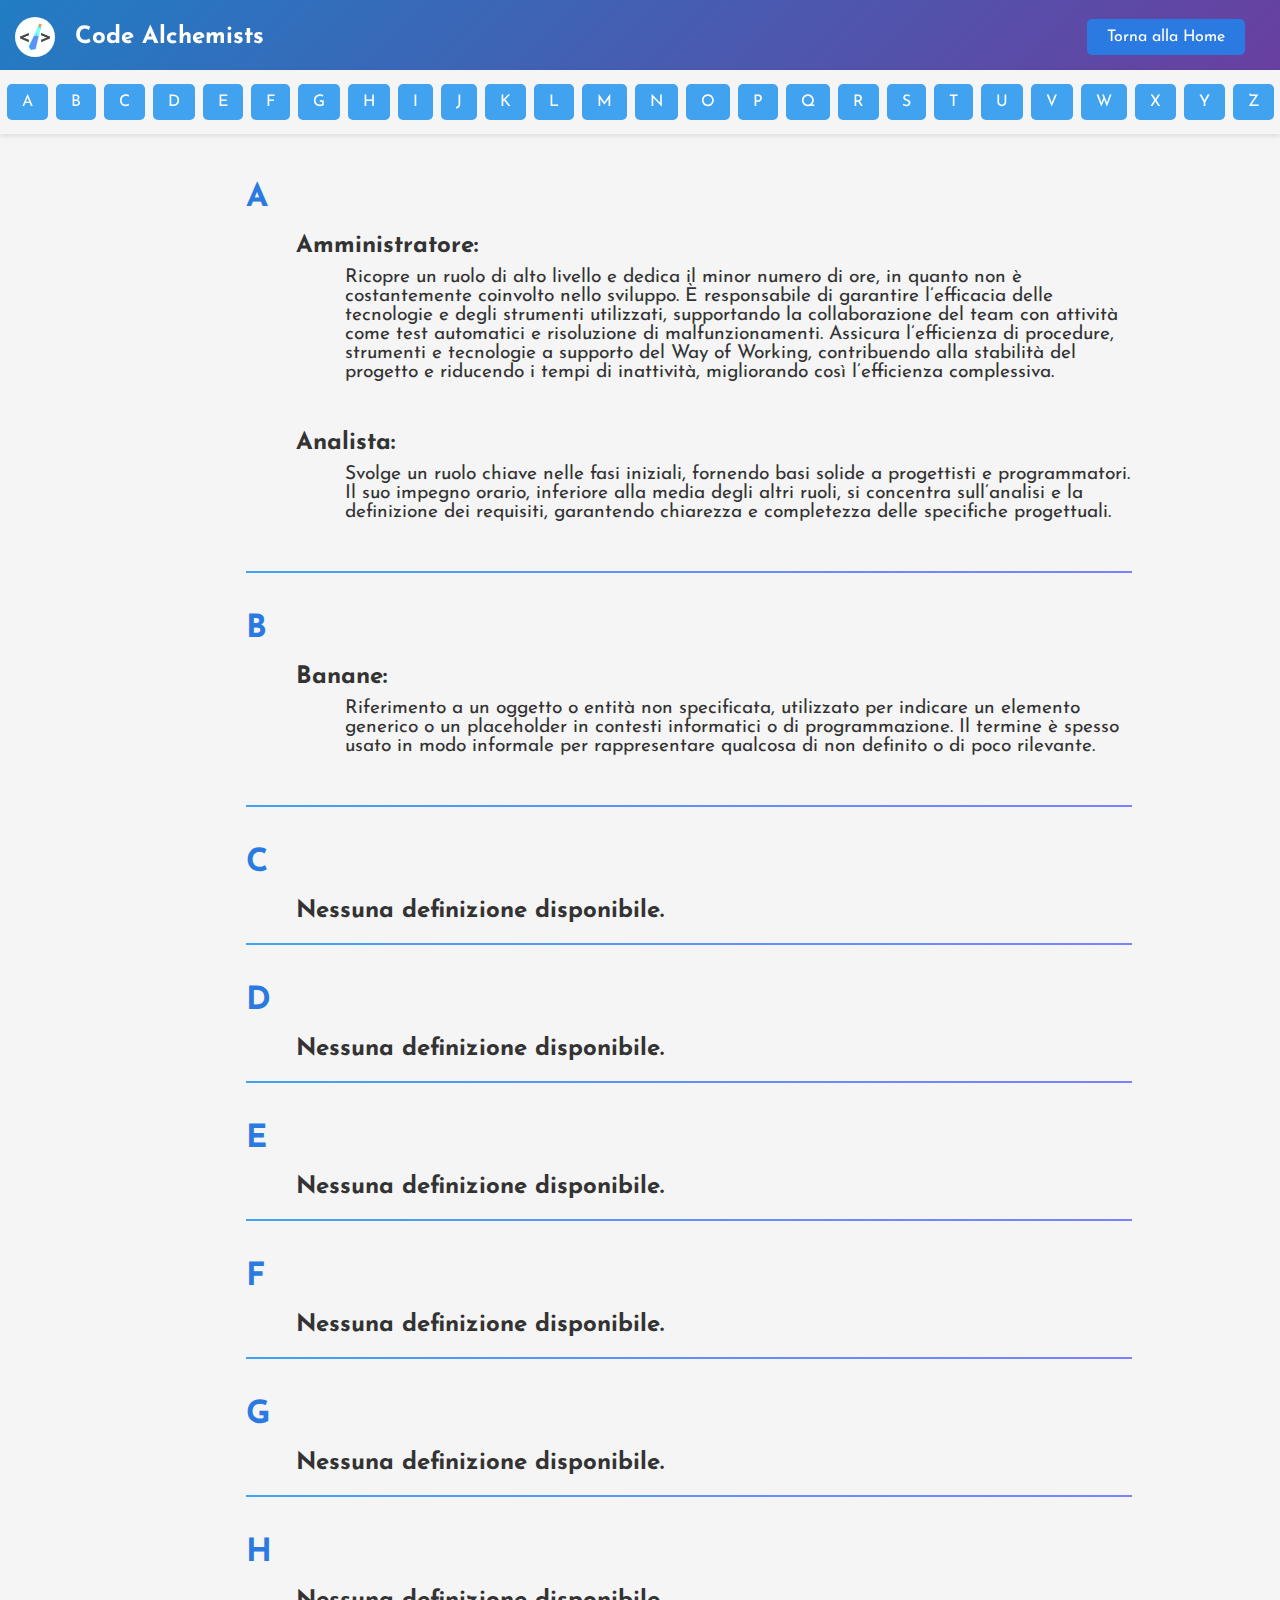
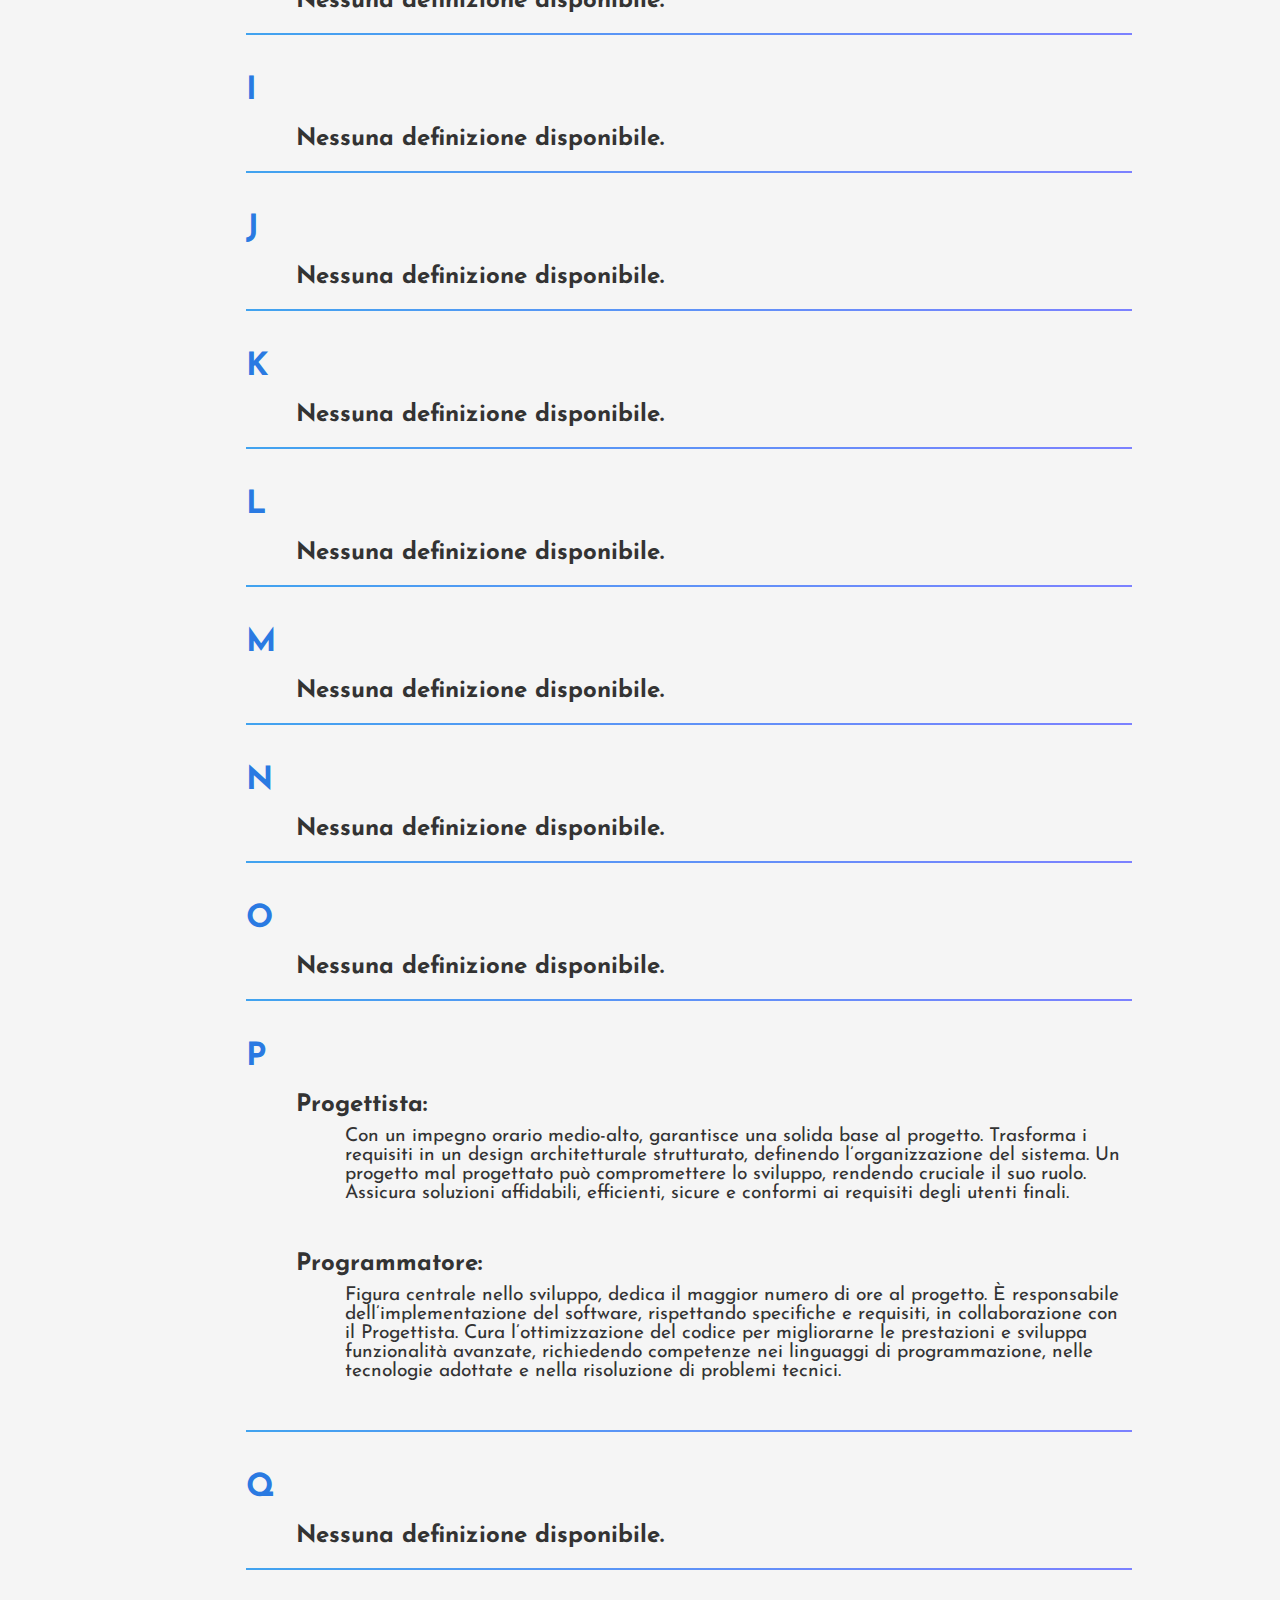
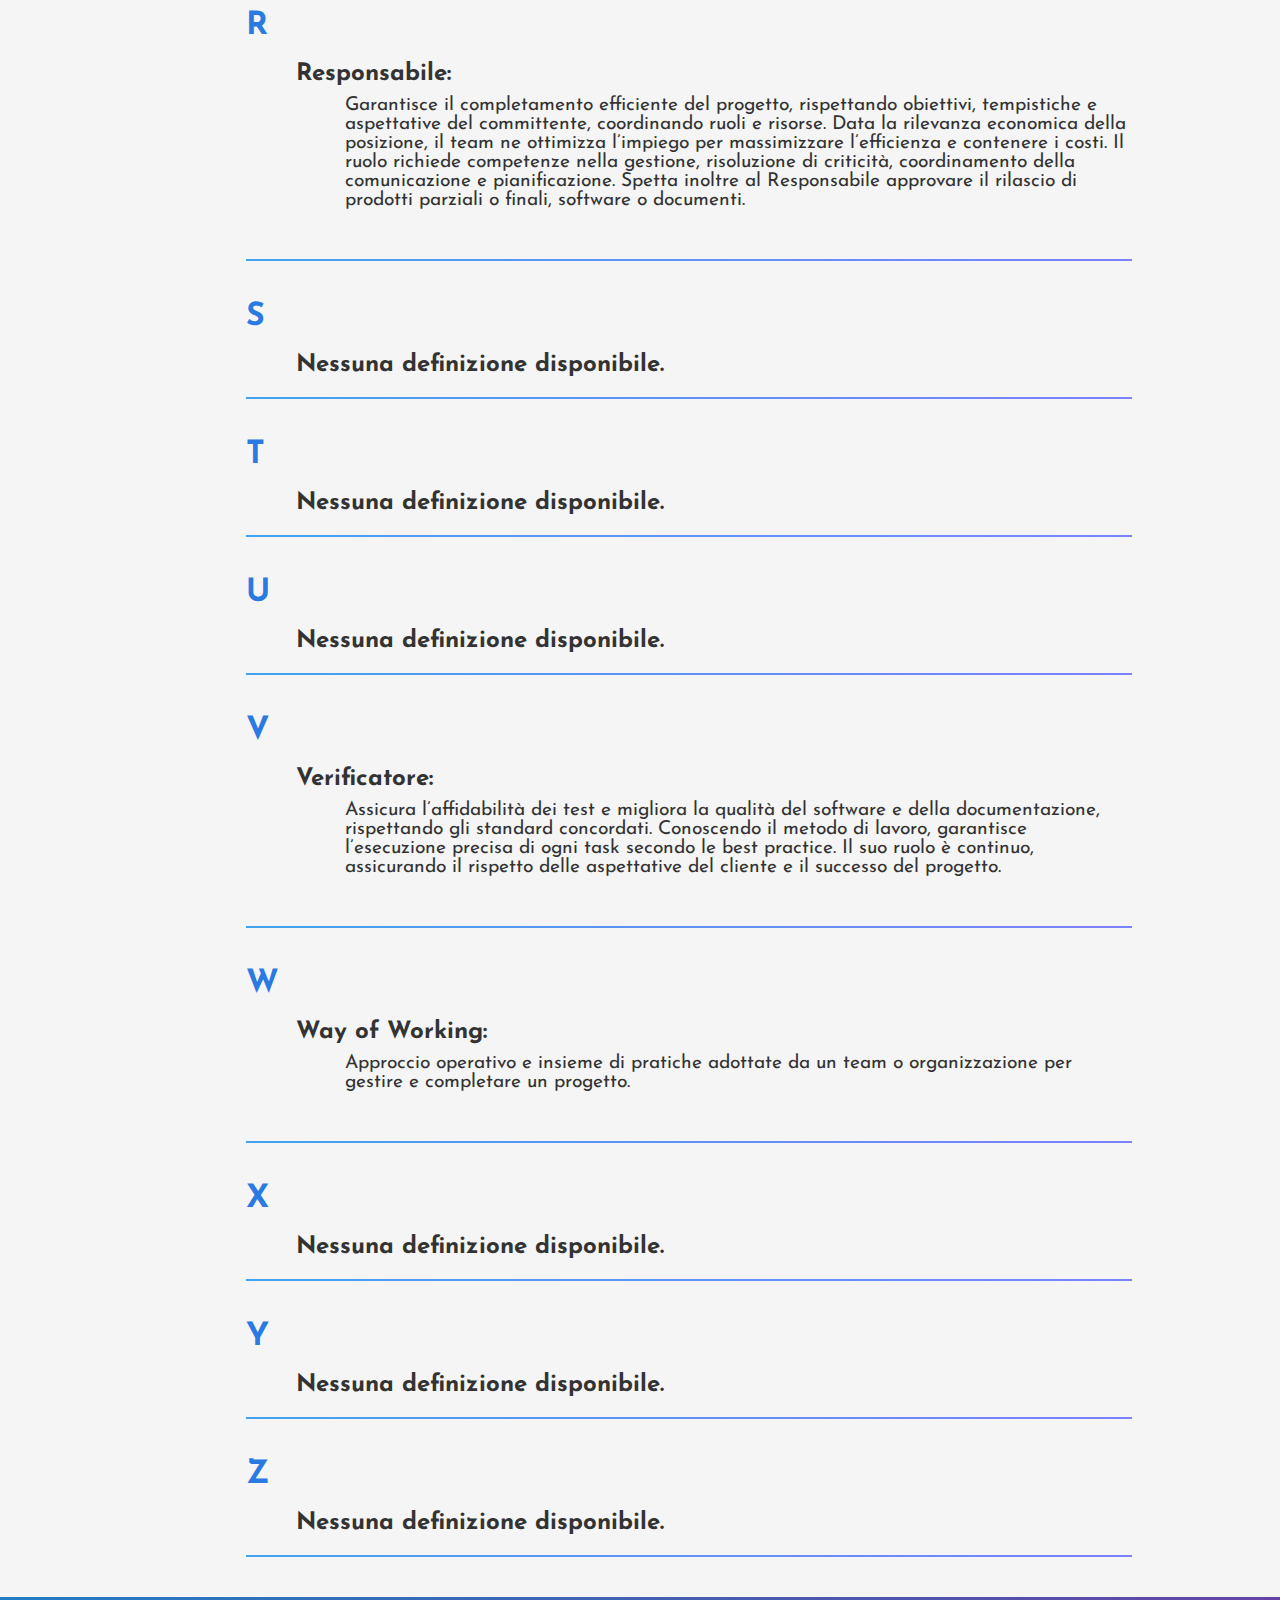
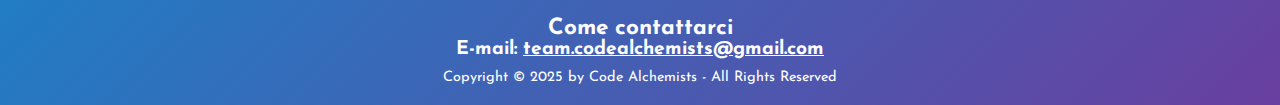
==== glossario.html @ 0534b920 "Aggiorna glossario.html" ====
<!DOCTYPE html>
<html lang="it">
<head></head>
	<meta charset="utf-8" />
	
	<title> Glossario - Code Alchemists </title>
	<meta name = "description" content = "Questa è la pagina del glossario del Team Code Alchemists, contenente il glossario per la realizzazione del progetto." />
	<meta name ="keywords" content ="Code, Alchemists, swe, progetto, git, team" />
	<meta name="author" content="Nicolò Bolzon, Mattia Dalla Pozza, Sebastiano Marana, Nicholas Moretto, Matteo Pretto, Alex Shu, Stefano Speranza, Ramona Zangla"/>
	
	<meta name="viewport" content="width=device-width, initial-scale=1.0" />
	<link rel="stylesheet" href="./Assets/style.css" />

	<link href='https://fonts.googleapis.com/css2?family=Josefin+Sans:wght@300&display=swap' rel='stylesheet' />
	<link rel="shortcut icon" type="image/png" href="./Assets/Loghi/Logo.svg" media="screen" /> <!--icona visibile su browser-->
	
	<script src="https://code.jquery.com/jquery-3.6.0.min.js"></script>

</head>

<body>
    <main>
        <nav class="header">
            <div class="header_container">
              <a class="navbar-brand" href="index.html">
                <img src="./Assets/Loghi/Logo.png" alt="Logo del gruppo" width="30" height="30" />
                <span class="navTitle" style="margin-left: 15px">Code Alchemists</span>
              </a>
               <div class="github-button">
                <a href="./index.html" class="github-btn">Torna alla Home</a>
              </div>
            </div>
            
                    
        </nav>

        <h1>Glossario</h1>
        
        <div class="letter-list">
            <!-- Genera la lista di lettere dalla A alla Z -->
            <a href="#letter-A">A</a>
            <a href="#letter-B">B</a>
            <a href="#letter-C">C</a>
            <a href="#letter-D">D</a>
            <a href="#letter-E">E</a>
            <a href="#letter-F">F</a>
            <a href="#letter-G">G</a>
            <a href="#letter-H">H</a>
            <a href="#letter-I">I</a>
            <a href="#letter-J">J</a>
            <a href="#letter-K">K</a>
            <a href="#letter-L">L</a>
            <a href="#letter-M">M</a>
            <a href="#letter-N">N</a>
            <a href="#letter-O">O</a>
            <a href="#letter-P">P</a>
            <a href="#letter-Q">Q</a>
            <a href="#letter-R">R</a>
            <a href="#letter-S">S</a>
            <a href="#letter-T">T</a>
            <a href="#letter-U">U</a>
            <a href="#letter-V">V</a>
            <a href="#letter-W">W</a>
            <a href="#letter-X">X</a>
            <a href="#letter-Y">Y</a>
            <a href="#letter-Z">Z</a>
        </div>
        
        <div class="letter-sections">
            <!-- Genera le sezioni per ogni lettera dalla A alla Z -->
            <div id="letter-A" class="letter-section">
    <h2>A</h2>
    <div>
        <b class='parola'>Amministratore:</b> <p class='definizione'>   Ricopre un ruolo di alto livello e dedica il minor numero di ore, in quanto non è costantemente coinvolto nello sviluppo. È responsabile di garantire l’efficacia delle tecnologie e degli strumenti utilizzati, supportando la collaborazione del team con attività come test automatici e risoluzione di malfunzionamenti. Assicura l’efficienza di procedure, strumenti e tecnologie a supporto del Way of Working, contribuendo alla stabilità del progetto e riducendo i tempi di inattività, migliorando così l’efficienza complessiva.</p>
    </div>
    <div>
        <b class='parola'>Analista:</b> <p class='definizione'>   Svolge un ruolo chiave nelle fasi iniziali, fornendo basi solide a progettisti e programmatori. Il suo impegno orario, inferiore alla media degli altri ruoli, si concentra sull’analisi e la definizione dei requisiti, garantendo chiarezza e completezza delle specifiche progettuali.</p>
    </div>
    <hr>
</div>
<div id="letter-B" class="letter-section">
    <h2>B</h2>
    <div>
        <b class='parola'>Banane:</b> <p class='definizione'>   Riferimento a un oggetto o entità non specificata, utilizzato per indicare un elemento generico o un placeholder in contesti informatici o di programmazione. Il termine è spesso usato in modo informale per rappresentare qualcosa di non definito o di poco rilevante.</p>
    </div>
    <hr>
</div>
<div id="letter-C" class="letter-section">
    <h2>C</h2>
    <div>
        <b class="parola">Nessuna definizione disponibile.</b>
    </div>
    <hr>
</div>
<div id="letter-D" class="letter-section">
    <h2>D</h2>
    <div>
        <b class="parola">Nessuna definizione disponibile.</b>
    </div>
    <hr>
</div>
<div id="letter-E" class="letter-section">
    <h2>E</h2>
    <div>
        <b class="parola">Nessuna definizione disponibile.</b>
    </div>
    <hr>
</div>
<div id="letter-F" class="letter-section">
    <h2>F</h2>
    <div>
        <b class="parola">Nessuna definizione disponibile.</b>
    </div>
    <hr>
</div>
<div id="letter-G" class="letter-section">
    <h2>G</h2>
    <div>
        <b class="parola">Nessuna definizione disponibile.</b>
    </div>
    <hr>
</div>
<div id="letter-H" class="letter-section">
    <h2>H</h2>
    <div>
        <b class="parola">Nessuna definizione disponibile.</b>
    </div>
    <hr>
</div>
<div id="letter-I" class="letter-section">
    <h2>I</h2>
    <div>
        <b class="parola">Nessuna definizione disponibile.</b>
    </div>
    <hr>
</div>
<div id="letter-J" class="letter-section">
    <h2>J</h2>
    <div>
        <b class="parola">Nessuna definizione disponibile.</b>
    </div>
    <hr>
</div>
<div id="letter-K" class="letter-section">
    <h2>K</h2>
    <div>
        <b class="parola">Nessuna definizione disponibile.</b>
    </div>
    <hr>
</div>
<div id="letter-L" class="letter-section">
    <h2>L</h2>
    <div>
        <b class="parola">Nessuna definizione disponibile.</b>
    </div>
    <hr>
</div>
<div id="letter-M" class="letter-section">
    <h2>M</h2>
    <div>
        <b class="parola">Nessuna definizione disponibile.</b>
    </div>
    <hr>
</div>
<div id="letter-N" class="letter-section">
    <h2>N</h2>
    <div>
        <b class="parola">Nessuna definizione disponibile.</b>
    </div>
    <hr>
</div>
<div id="letter-O" class="letter-section">
    <h2>O</h2>
    <div>
        <b class="parola">Nessuna definizione disponibile.</b>
    </div>
    <hr>
</div>
<div id="letter-P" class="letter-section">
    <h2>P</h2>
    <div>
        <b class='parola'>Progettista:</b> <p class='definizione'>   Con un impegno orario medio-alto, garantisce una solida base al progetto. Trasforma i requisiti in un design architetturale strutturato, definendo l’organizzazione del sistema. Un progetto mal progettato può compromettere lo sviluppo, rendendo cruciale il suo ruolo. Assicura soluzioni affidabili, efficienti, sicure e conformi ai requisiti degli utenti finali.</p>
    </div>
    <div>
        <b class='parola'>Programmatore:</b> <p class='definizione'>   Figura centrale nello sviluppo, dedica il maggior numero di ore al progetto. È responsabile dell’implementazione del software, rispettando specifiche e requisiti, in collaborazione con il Progettista. Cura l’ottimizzazione del codice per migliorarne le prestazioni e sviluppa funzionalità avanzate, richiedendo competenze nei linguaggi di programmazione, nelle tecnologie adottate e nella risoluzione di problemi tecnici.</p>
    </div>
    <hr>
</div>
<div id="letter-Q" class="letter-section">
    <h2>Q</h2>
    <div>
        <b class="parola">Nessuna definizione disponibile.</b>
    </div>
    <hr>
</div>
<div id="letter-R" class="letter-section">
    <h2>R</h2>
    <div>
        <b class='parola'>Responsabile:</b> <p class='definizione'>   Garantisce il completamento efficiente del progetto, rispettando obiettivi, tempistiche e aspettative del committente, coordinando ruoli e risorse. Data la rilevanza economica della posizione, il team ne ottimizza l’impiego per massimizzare l’efficienza e contenere i costi. Il ruolo richiede competenze nella gestione, risoluzione di criticità, coordinamento della comunicazione e pianificazione. Spetta inoltre al Responsabile approvare il rilascio di prodotti parziali o finali, software o documenti.</p>
    </div>
    <hr>
</div>
<div id="letter-S" class="letter-section">
    <h2>S</h2>
    <div>
        <b class="parola">Nessuna definizione disponibile.</b>
    </div>
    <hr>
</div>
<div id="letter-T" class="letter-section">
    <h2>T</h2>
    <div>
        <b class="parola">Nessuna definizione disponibile.</b>
    </div>
    <hr>
</div>
<div id="letter-U" class="letter-section">
    <h2>U</h2>
    <div>
        <b class="parola">Nessuna definizione disponibile.</b>
    </div>
    <hr>
</div>
<div id="letter-V" class="letter-section">
    <h2>V</h2>
    <div>
        <b class='parola'>Verificatore:</b> <p class='definizione'>   Assicura l’affidabilità dei test e migliora la qualità del software e della documentazione, rispettando gli standard concordati. Conoscendo il metodo di lavoro, garantisce l’esecuzione precisa di ogni task secondo le best practice. Il suo ruolo è continuo, assicurando il rispetto delle aspettative del cliente e il successo del progetto.</p>
    </div>
    <hr>
</div>
<div id="letter-W" class="letter-section">
    <h2>W</h2>
    <div>
        <b class='parola'>Way of Working:</b> <p class='definizione'>   Approccio operativo e insieme di pratiche adottate da un team o organizzazione per gestire e completare un progetto.</p>
    </div>
    <hr>
</div>
<div id="letter-X" class="letter-section">
    <h2>X</h2>
    <div>
        <b class="parola">Nessuna definizione disponibile.</b>
    </div>
    <hr>
</div>
<div id="letter-Y" class="letter-section">
    <h2>Y</h2>
    <div>
        <b class="parola">Nessuna definizione disponibile.</b>
    </div>
    <hr>
</div>
<div id="letter-Z" class="letter-section">
    <h2>Z</h2>
    <div>
        <b class="parola">Nessuna definizione disponibile.</b>
    </div>
    <hr>
</div>

        </div>
    </main>
    <script>
        document.addEventListener('DOMContentLoaded', function() {
            const letterList = document.querySelector('.letter-list');
            const header = document.querySelector('.header');
            const title = document.querySelector('h2');
            const sections = document.querySelectorAll('.letter-section');
            const links = document.querySelectorAll('.letter-list a');
            
            // Calcola l'altezza della barra delle lettere
            const letterListHeight = letterList.offsetHeight;  

            let isScrolling = false;
            
            function onScroll() {
                if (isScrolling) return; // Evita di eseguire più volte la funzione durante lo scroll
                const headerHeight = header.offsetHeight;
                const titleHeight = title.offsetHeight;
                const scrollPosition = window.scrollY;
                const tolerance = 5; // Margine di tolleranza per i confini

                if (scrollPosition >= headerHeight) {
                letterList.classList.add('fixed');
                } else {
                    letterList.classList.remove('fixed');
                }

                let currentSection = '';
                let foundSection = false; // Flag per evitare aggiornamenti multipli

                sections.forEach((section, index) => {
                    if (foundSection) return; // Interrompe il ciclo se la sezione è già stata trovata

                    const sectionTop = section.offsetTop - letterListHeight - 20; // Compensa l'altezza della barra delle lettere
                    const sectionBottom = sectionTop + section.offsetHeight; // Calcola il fondo della sezione

                    // Se lo scroll è dentro questa sezione, selezionala
                    if (scrollPosition >= sectionTop && scrollPosition < sectionBottom) {
                        currentSection = section.getAttribute('id');
                        foundSection = true; // Imposta il flag per evitare ulteriori aggiornamenti
                    }

                    // Gestisce il caso in cui lo scroll è vicino al confine inferiore
                    if (!foundSection && Math.abs(scrollPosition - sectionBottom) <= tolerance && index < sections.length - 1) {
                        currentSection = sections[index + 1].getAttribute('id');
                        foundSection = true; // Imposta il flag per evitare ulteriori aggiornamenti
                    }
                });
    
                links.forEach(link => {
                    const linkTarget = link.getAttribute('href').substring(1);
                    link.classList.remove('selected');
                    if (linkTarget === currentSection) {
                        link.classList.add('selected');
                    }
                });
            }

            function onClick(event) {
                event.preventDefault();
                isScrolling = true; // Imposta il flag per evitare lo scroll multiplo

                const headerHeight = header.offsetHeight;
                const targetId = event.currentTarget.getAttribute('href').substring(1);
                const targetSection = document.getElementById(targetId);
                let offset = targetSection.offsetTop - letterListHeight - 10; // Adjust the offset as needed
                
                // Se la barra delle lettere non è ancora fissa, aggiungi l'altezza della barra
                if (window.scrollY < header.offsetHeight) {
                    offset -= letterListHeight + 20;
                }
                // Assicurati che l'offset non sia negativo
                offset = Math.max(offset, 0);

                // Aggiorna immediatamente la sezione corrente
                currentSection = targetId;
                // Aggiorna la classe 'selected' per i link
                links.forEach(link => {
                    const linkTarget = link.getAttribute('href').substring(1);
                    link.classList.remove('selected');
                    if (linkTarget === currentSection) {
                        link.classList.add('selected');
                    }
                });

                window.scrollTo({
                    top: offset,
                    behavior: 'smooth'
                });

                // Aggiorna la barra delle lettere durante lo scroll animato
                const checkFixedInterval = setInterval(() => {
                    const scrollPosition = window.scrollY;
                    if (scrollPosition >= headerHeight) {
                        letterList.classList.add('fixed');
                    } else {
                        letterList.classList.remove('fixed');
                    }
                }, 50); // Controlla ogni 50ms

                // Reimposta il flag e ferma l'aggiornamento dopo lo scroll animato
                setTimeout(() => {
                    isScrolling = false;
                    clearInterval(checkFixedInterval); // Ferma l'intervallo
                }, 500); // Durata dello scroll animato
            }
    
            window.addEventListener('scroll', onScroll);
            links.forEach(link => {
                link.addEventListener('click', onClick);
            });

            onScroll(); // Aggiorna la selezione iniziale
        });
    </script>
    <footer>
        <div class="contatti">
            <h3>Come contattarci</h3>  
            <ul>
                <li><b><span lang="en">E-mail</span>: <a href="mailto:team.codealchemists@gmail.com">team.codealchemists@gmail.com</a></b></li>
                </ul>
        </div>
    <p>
        <span class="copyright"><span lang="en">Copyright &copy; </span>  2025 by Code Alchemists - All Rights Reserved</span>
    </p>
    </footer>
</body>
</html>
---- Assets/style.css ----
/* Cayman Theme Inspired Styles */

* {
    margin: 0;
    padding: 0;
    box-sizing: border-box;
}

:root {
    --primary-color: #2a7ae2;
    --background-color: #f5f5f5;
    --text-color: #333;
    --header-background: linear-gradient(135deg, #217dc4, #693fa0);
    --header-text: #fff;
    --footer-background: linear-gradient(135deg, #217dc4, #693fa0);
    --footer-text: #fff;
    --card-background: #ffffff;
    --card-shadow: rgba(0, 0, 0, 0.1);
    --border-radius: 8px;
    --primary-background: #41a3ef;
    --secondary-background: #7c81ff;
}
/*linear-gradient(135deg, #2a7ae2, #6a0dad); colore sfumatura precendente*/

html {
    background-color: var(--background-color);
    font-family: "Josefin Sans", sans-serif;
    color: var(--text-color);
    scroll-behavior: smooth;
}

body {
    width: 100%;
    display: flex;
    flex-direction: column;
    align-items: center;
    min-height: 100vh;
    margin-top : 70px;
}

main {
    flex: 1;
    width: 100%;
    max-width: 100%;
}

/* Header */
.header_container {
    background: var(--header-background);
    color: var(--header-text);
    padding: 15px;
    display: flex;
    align-items: center;
    position: fixed; 
    top: 0;  
    left: 0;
    width: 100%;  
    z-index: 1000;  
    box-shadow: 0 4px 8px rgba(0, 0, 0, 0.1);
    /* justify-content: center; */
}

.navbar-brand {
    text-decoration: none;
    color: var(--header-text);
    font-size: 1.5em;
    font-weight: bold;
    display: flex;
    align-items: center;
}

.navbar-brand img {
    margin-right: 5px;
    border-radius:50%;
    width: 40px;
    height: 40px;
}

.github-button {
    margin-left: auto;
    display: flex;
    align-items: center;
}

.github-icon {
    font-size: 40px;  
    color: #000000; 
    transition: color 0.3s ease;
}

.github-icon:hover {
    color: #ffffff;
}

.github-button{
    margin-left: auto;
}

.github-btn {
    background-color: var(--primary-color);
    color: white;
    border: none;
    padding: 10px 20px;
    text-align: center;
    text-decoration: none;
    display: inline-block;
    font-size: 16px;
    margin: 4px 2px;
    cursor: pointer;
    border-radius: 5px;
    transition: background-color 0.3s ease;
    margin-right: 20px;
}

.github-btn:hover {
    background-color: var(--secondary-color);
}

/* Logo Container */
#logo_container {
    position: relative;
    background-image: url('./Immagini/TorreArchimede.jpg');
    background-size: cover; 
    background-position: center; 
    width: 100%;
    height: 500px; 
    overflow: hidden; 
    transition: all 0.5s ease-in-out;
}

#logo_container::before {
    content: '';
    position: absolute;
    top: 0;
    left: 0;
    right: 0;
    bottom: 0;
    background-image: url('./Immagini/TorreArchimede.jpg');
    background-size: cover;
    background-position: center;
    filter: blur(8px);
    z-index: 1;
    transition: filter 0.5s ease-in-out;
}

#logo_container:hover::before {
    filter: blur(0);
}

.titolocentrato, .motivoAzienda {
    position: absolute;
    left: 50%;
    transform: translateX(-50%);
    color: white; 
    font-weight: bold; 
    text-shadow: 2px 2px 4px rgba(0, 0, 0, 0.5); 
    z-index: 2; 
}

.titolocentrato {
    top: 45%;
    font-size: 4em;
}

.motivoAzienda {
    top: 55%;
    font-size: 2em;
}

@media screen and (max-width: 1200px) {
    #logo_container {
        height: 400px;
    }

    .titolocentrato {
        font-size: 3.0em;
        top: 45%; 
    }

    .motivoAzienda {
        font-size: 1.3em;
        top: 55%; 
    }
}

@media screen and (max-width: 900px) {
    #logo_container {
        height: 300px;
    }

    .titolocentrato {
        font-size: 2em;
        top: 45%; 
    }

    .motivoAzienda {
        font-size: 1em;
        top: 55%; 
    }
}

@media screen and (max-width: 600px) {
    #logo_container {
        height: 250px;
    }

    .titolocentrato {
        font-size: 1.5em;
        top: 45%; 
    }

    .motivoAzienda {
        font-size: 0.9em;
        top: 55%; 
    }
}

@media screen and (max-width: 400px) {
    #logo_container {
        height: 200px;
    }

    .titolocentrato {
        font-size: 1.0em;
        top: 45%;
    }

    .motivoAzienda {
        font-size: 0.9em;
        top: 55%;
    }
}
/* Presentation Section */
.presentazione {
    text-align: center;
    margin-bottom: 30px;
}

.presentazione h1 {
    font-size: 2em;
    color: var(--primary-color);
}

.presentazione p {
    font-size: 1.2em;
    color: var(--text-color);
}

/*Member*/
.presentazione h2, h2, h1 {
    text-align: center;
    margin: 20px 0;
    color: var(--primary-color);
}

.member-container {
    display: flex;
    gap: 5em; 
    padding: 0 50px; 
    margin: 0;
    flex-wrap: nowrap; 
}

.contact-info {
    font-size: 14px;
    text-align: left;
}

.contact-info p {
    margin: 5px 0;
}

.contact-info p strong {
    color: #333;
}

.member-container-wrapper {
    display: flex;
    justify-content: center;
    align-items: center;
    padding-bottom:4em;
    padding-left:4em;
    padding-right:4em;
    overflow-x: hidden; 
    width: 100%;
    position: relative;
    z-index: 5;
}

.member-container {
    display: flex;
    gap: 2em;
    padding: 0 10px;
    scroll-behavior: smooth; 
    overflow-x: auto;
    flex-wrap: nowrap;
    -ms-overflow-style: none;  
    scrollbar-width: none;  
    transition: transform 0.5s ease-in-out;
    z-index: 1;
    padding-top: 20px;
    padding-bottom: 20px;
}

.member-container::-webkit-scrollbar {
    display: none;
}

.member {
    width: 25em; 
    padding: 20px;
    border-radius: 30px;
    box-shadow: 0 4px 10px rgba(0, 0, 0, 0.1);
    background-color: #fff;
    text-align: center;
    transition: transform 0.3s ease-in-out;
    scroll-snap-align: start;
    flex-shrink: 0;
    z-index: 1;
    position: relative;
}

.member:hover {
    transform: scale(0.9);
    box-shadow: 0 8px 16px rgba(0, 0, 0, 0.2);
    z-index: 10; 
}


.member a {
    text-decoration: none;
    color: inherit;
}

.member p {
    font-size: 1.2em;
    font-weight: bold;
    color: #333;
    margin-bottom: 10px;
    white-space: normal; 
    word-wrap: break-word;
}

.member img {
    width: 80%;
    height: auto;
    border-radius: 50%;
    margin-bottom: 15px;
}

.membri {
    overflow: hidden;
    width: 100%;
    height: auto;
}

.scroll-btn {
    position: absolute;
    background-color: #333;
    color: #fff;
    border: none;
    padding: 15px;
    cursor: pointer;
    border-radius: 50%;
    top: 50%;
    transform: translateY(-50%);
    z-index: 100;
    opacity: 0.7;
    transition: opacity 0.3s;
}

.scroll-btn:hover {
    background-color: #555;
    opacity: 1;
}

.scroll-btn.left {
    left: 20px; 
}

.scroll-btn.right {
    right: 20px; 
}

@media (max-width: 768px) {
    .scroll-btn {
        display: none !important;  
    }

    .member-container {
        gap: 1.5em;
        overflow-x: auto;
        -webkit-overflow-scrolling: touch;
    }
    
    .member {
        width: 100%;
        padding: 15px;
    }
}


@media (max-width: 480px) {
    .scroll-btn {
        display: none !important; 
    }

    .member {
        width: 100%;
        padding: 10px;
    }

    .member-container {
        gap: 1em;
        overflow-x: auto;
        -webkit-overflow-scrolling: touch;
    }
}
/* Card Styles */
.card-container {
    display: flex;
    flex-wrap: wrap;
    justify-content: center;
    align-items: flex-start;
    gap: 30px;
    padding: 0.4375em 0;
}

.card {
    background: var(--card-background);
    padding-top: 2dvb;
    padding-bottom: 20px;
    padding-left: 10px;
    padding-right: 10px;
    border-radius: var(--border-radius);
    box-shadow: 0 6px 12px rgba(0, 0, 0, 0.1); 
    width: 400px;
    cursor: pointer;
    text-align: center;
    transition: transform 0.2s;
}

.card:hover {
    transform: translateY(-5px);
    box-shadow: 0 8px 16px rgba(0, 0, 0, 0.15);
}

.card h3 {
    color: var(--primary-color);
    font-size: 1.7em;
}

/* Dropdown */
.dropdown {
    max-height: 0;
    overflow: hidden;
    font-size: 1.3em;
    transition: max-height 0.5s ease-in-out, padding 0.3s ease-in-out;
    padding: 0;
}

.dropdown.open {
    padding: 10px;
    max-height: 1000px; 
}

.dropdown a {
    display: block;
    text-decoration: none;
    color: var(--text-color);
    padding: 8px;
    overflow-wrap: break-word;
    white-space: normal;
    height: auto;
    line-height: 1.2;
    word-break:break-word;
    text-align: left;
}

.dropdown a:hover {
    background: #ddd;
}

.dropdown h4{
    padding-top: 20px;
    text-align: left;
}

/* Glossario */
.letter-list {
    display: flex;
    flex-wrap: wrap;
    justify-content: center;
    width: 100%;
    background-color: var(--background-color);
    padding: 10px 0;
    box-shadow: 0 2px 5px rgba(0, 0, 0, 0.1);
    transition: top 0.3s ease;
}

.letter-list.fixed {
    position: fixed;
    top: 70px;
    z-index: 1000;
}

.letter-list a {
    display: inline-block;
    margin: 4px;
    padding: 10px 15px;
    text-decoration: none;
    color: white;
    background-color: var(--primary-background); /* Colore di sfondo iniziale */
    border-radius: 5px;
    transition: background-color 0.3s ease; /* Transizione per il colore di sfondo */
}

.letter-list a:hover, .letter-list a.selected {
    background-color: var(--secondary-background); /* Colore di sfondo al passaggio del mouse */
}

.letter-sections{
    margin-top:60px;
    margin-left: 10%;
    margin-right: 10%;
}

.letter-section {
    padding: 20px; /* Aggiungi un padding a sinistra per allineare le lettere */
    min-height: 100px;
}

.letter-section h2 {
    text-align: left;
    font-size: 2em; /* Dimensione del carattere per le lettere */
    margin-bottom: 20px; /* Spazio sotto le lettere */
    margin-top: -20px;
    padding-left: 10%; /* Aggiungi un padding a sinistra per allineare le lettere */
}

.letter-section .definizione{
    font-size: 1.2em; /* Dimensione del carattere per il contenuto */
    margin-left: 20%;
    margin-bottom: 5%;
    margin-top: 1%;
}

.letter-section p b, .parola{
    margin-left: 15%;
    font-size: 1.5em;
}

.letter-section hr{
    margin: 20px 0;
    border: 1px solid;
    border-image: linear-gradient(135deg, var(--primary-background), var(--secondary-background)) 1;
    margin-left: 10%;
}

/* Footer */
footer {
    background: var(--footer-background);
    color: var(--footer-text);
    text-align: center;
    padding: 20px;
    width: 100%;
    margin-top: auto;
}

footer .contatti {
    font-size: 1.2em;
    margin-bottom: 10px;
}

footer a {
    color: var(--footer-text);
    text-decoration: underline;
}

footer li{
    list-style-type: none;
}

.copyright {
    font-size: 0.9em;
}
.titolo {
    font-size: 3em;
    font-weight: bold;
    color: #2a7ae2; 
    text-align: left;
    margin: 1em 0;
    letter-spacing: 2px; 
    transition: color 0.3s ease, transform 0.3s ease; 
}
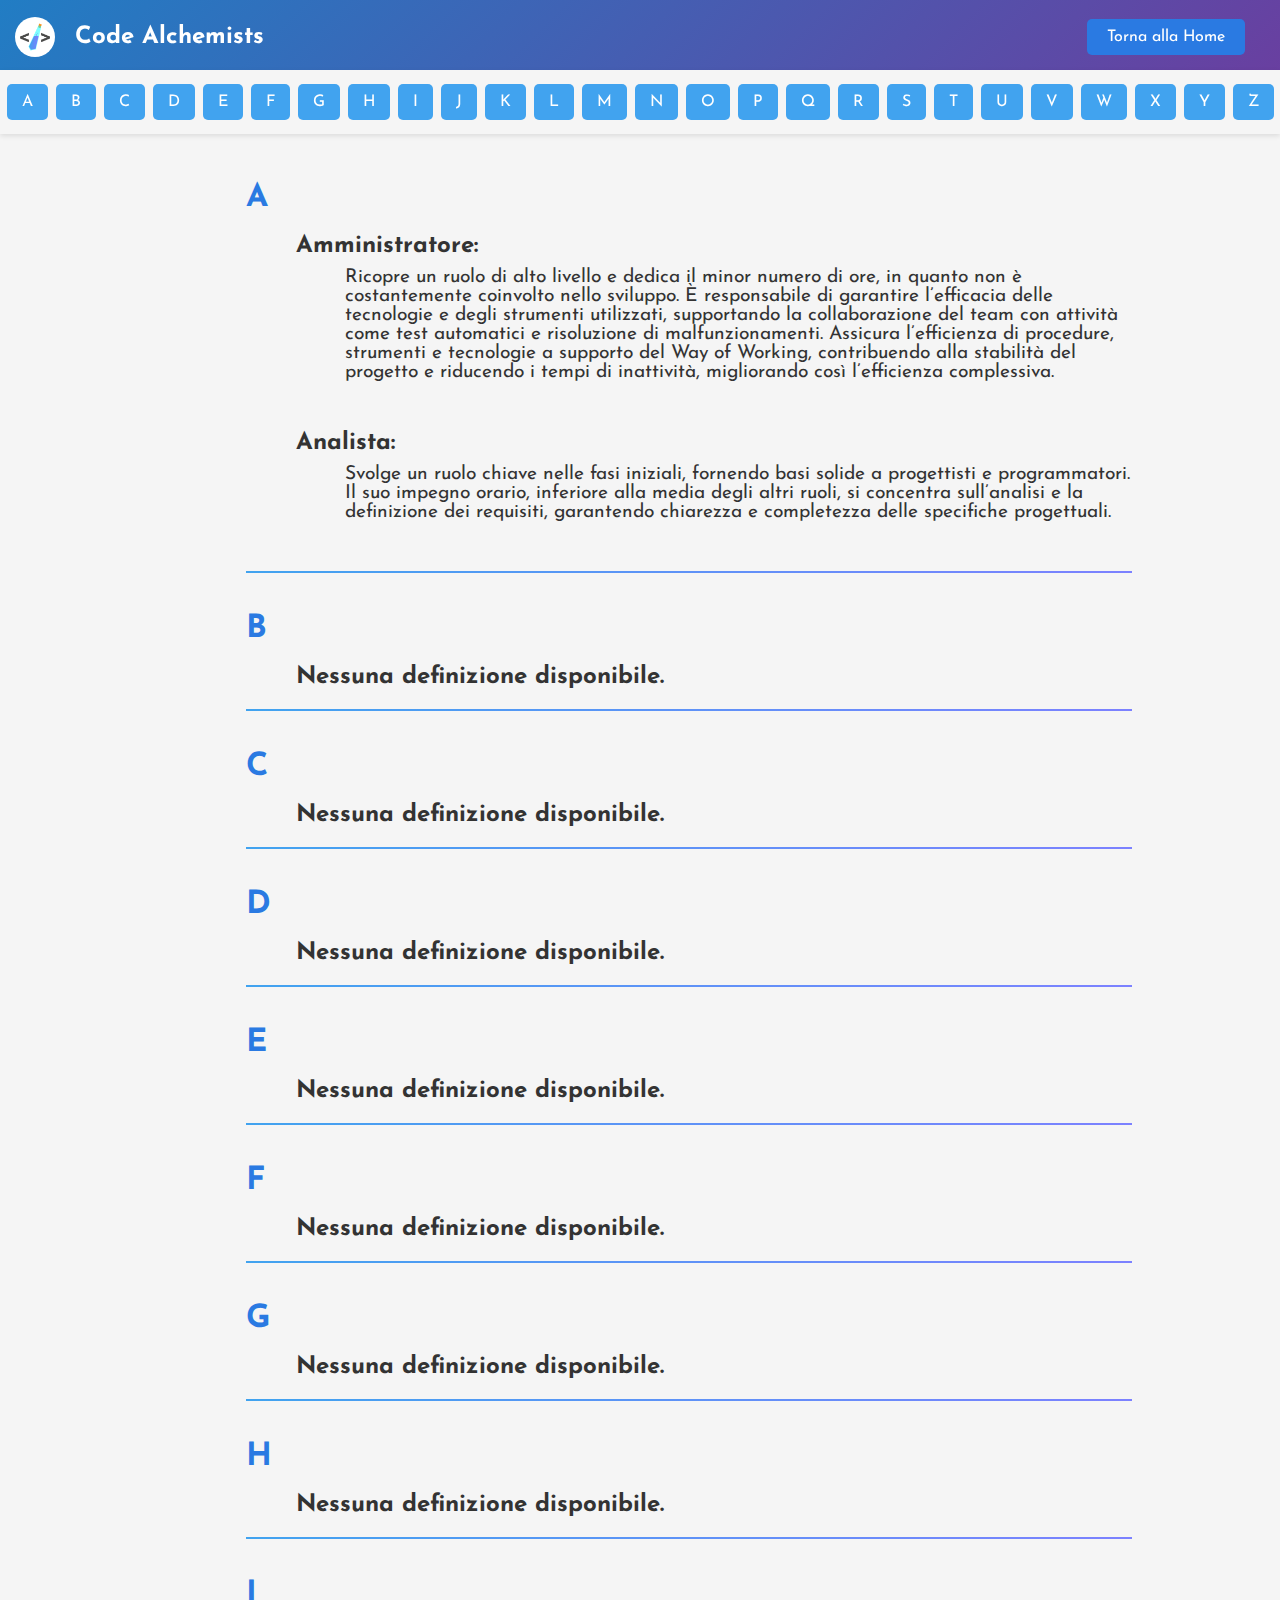
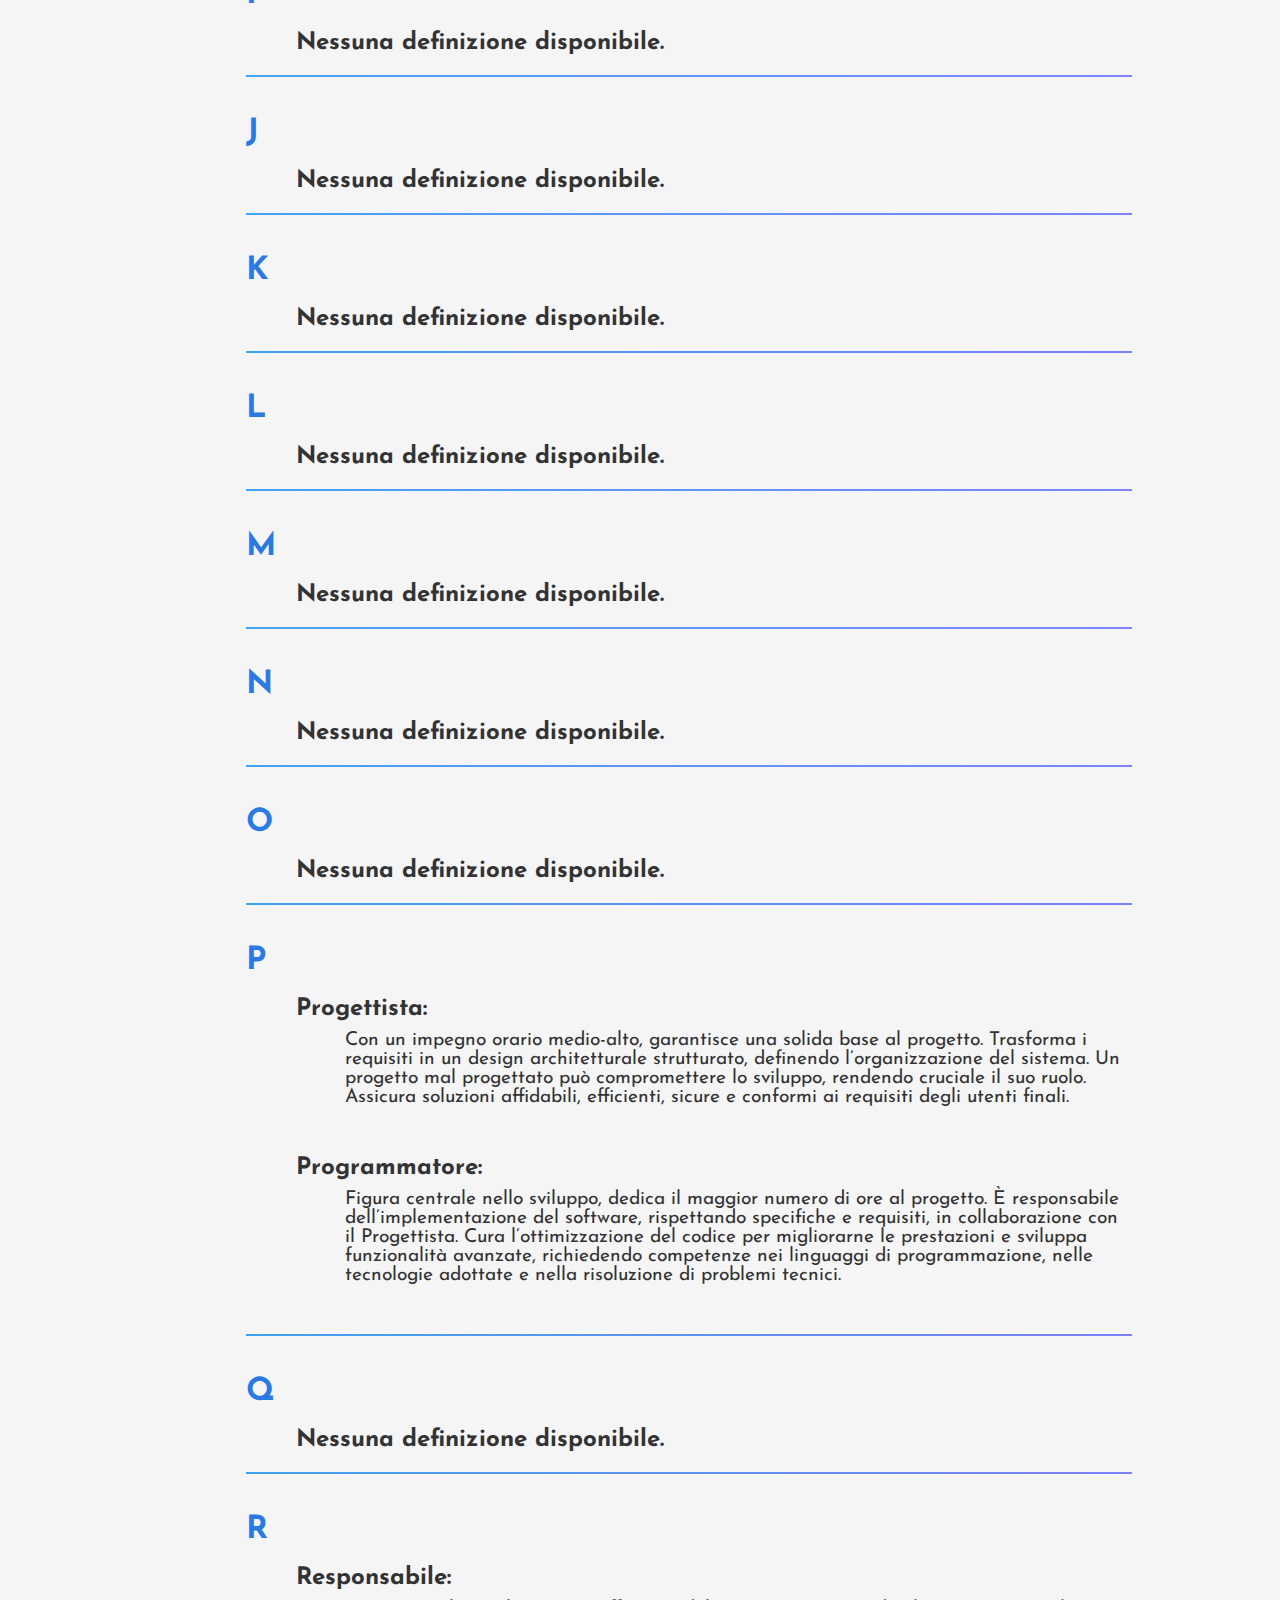
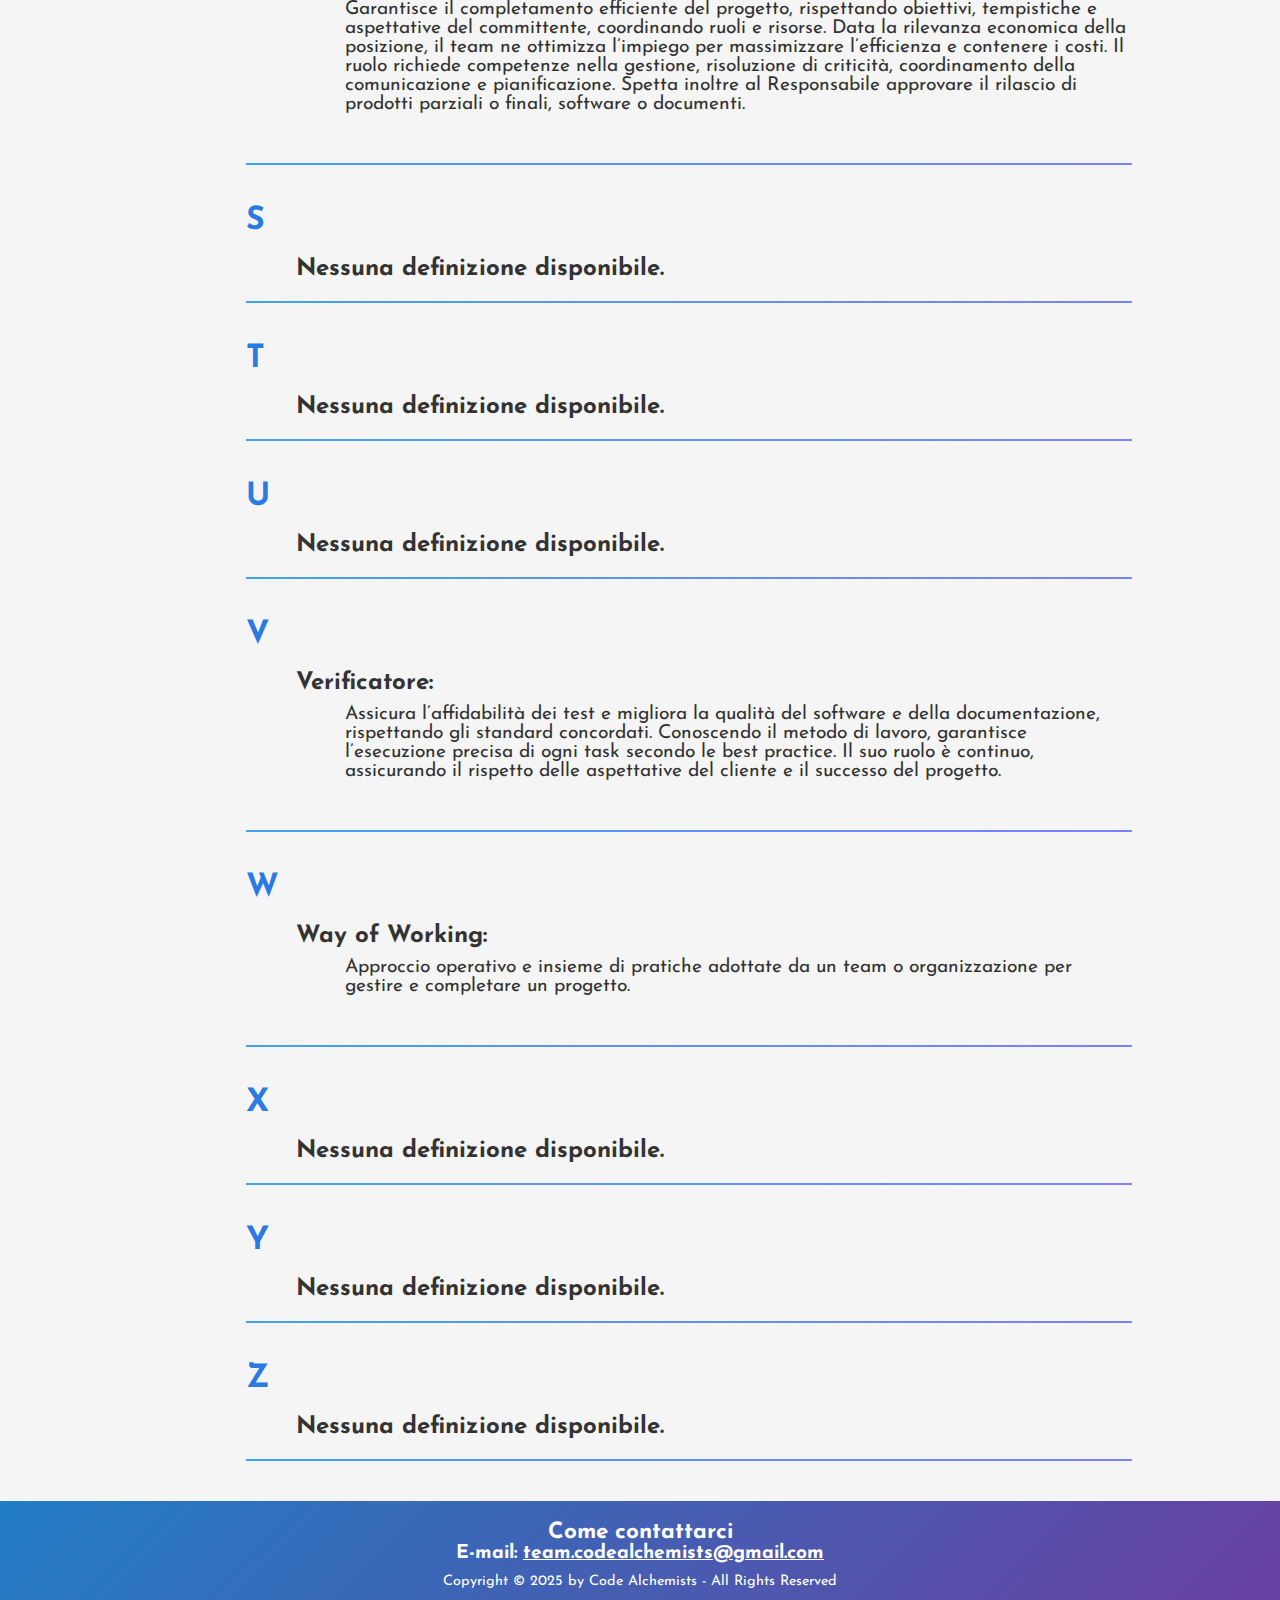
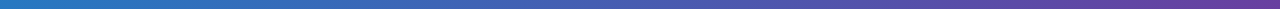
==== commit 282557d0: "Aggiorna glossario.html" ====
--- a/glossario.html
+++ b/glossario.html
@@ -81,7 +81,7 @@
 <div id="letter-B" class="letter-section">
     <h2>B</h2>
     <div>
-        <b class='parola'>Banane:</b> <p class='definizione'>   Riferimento a un oggetto o entità non specificata, utilizzato per indicare un elemento generico o un placeholder in contesti informatici o di programmazione. Il termine è spesso usato in modo informale per rappresentare qualcosa di non definito o di poco rilevante.</p>
+        <b class="parola">Nessuna definizione disponibile.</b>
     </div>
     <hr>
 </div>
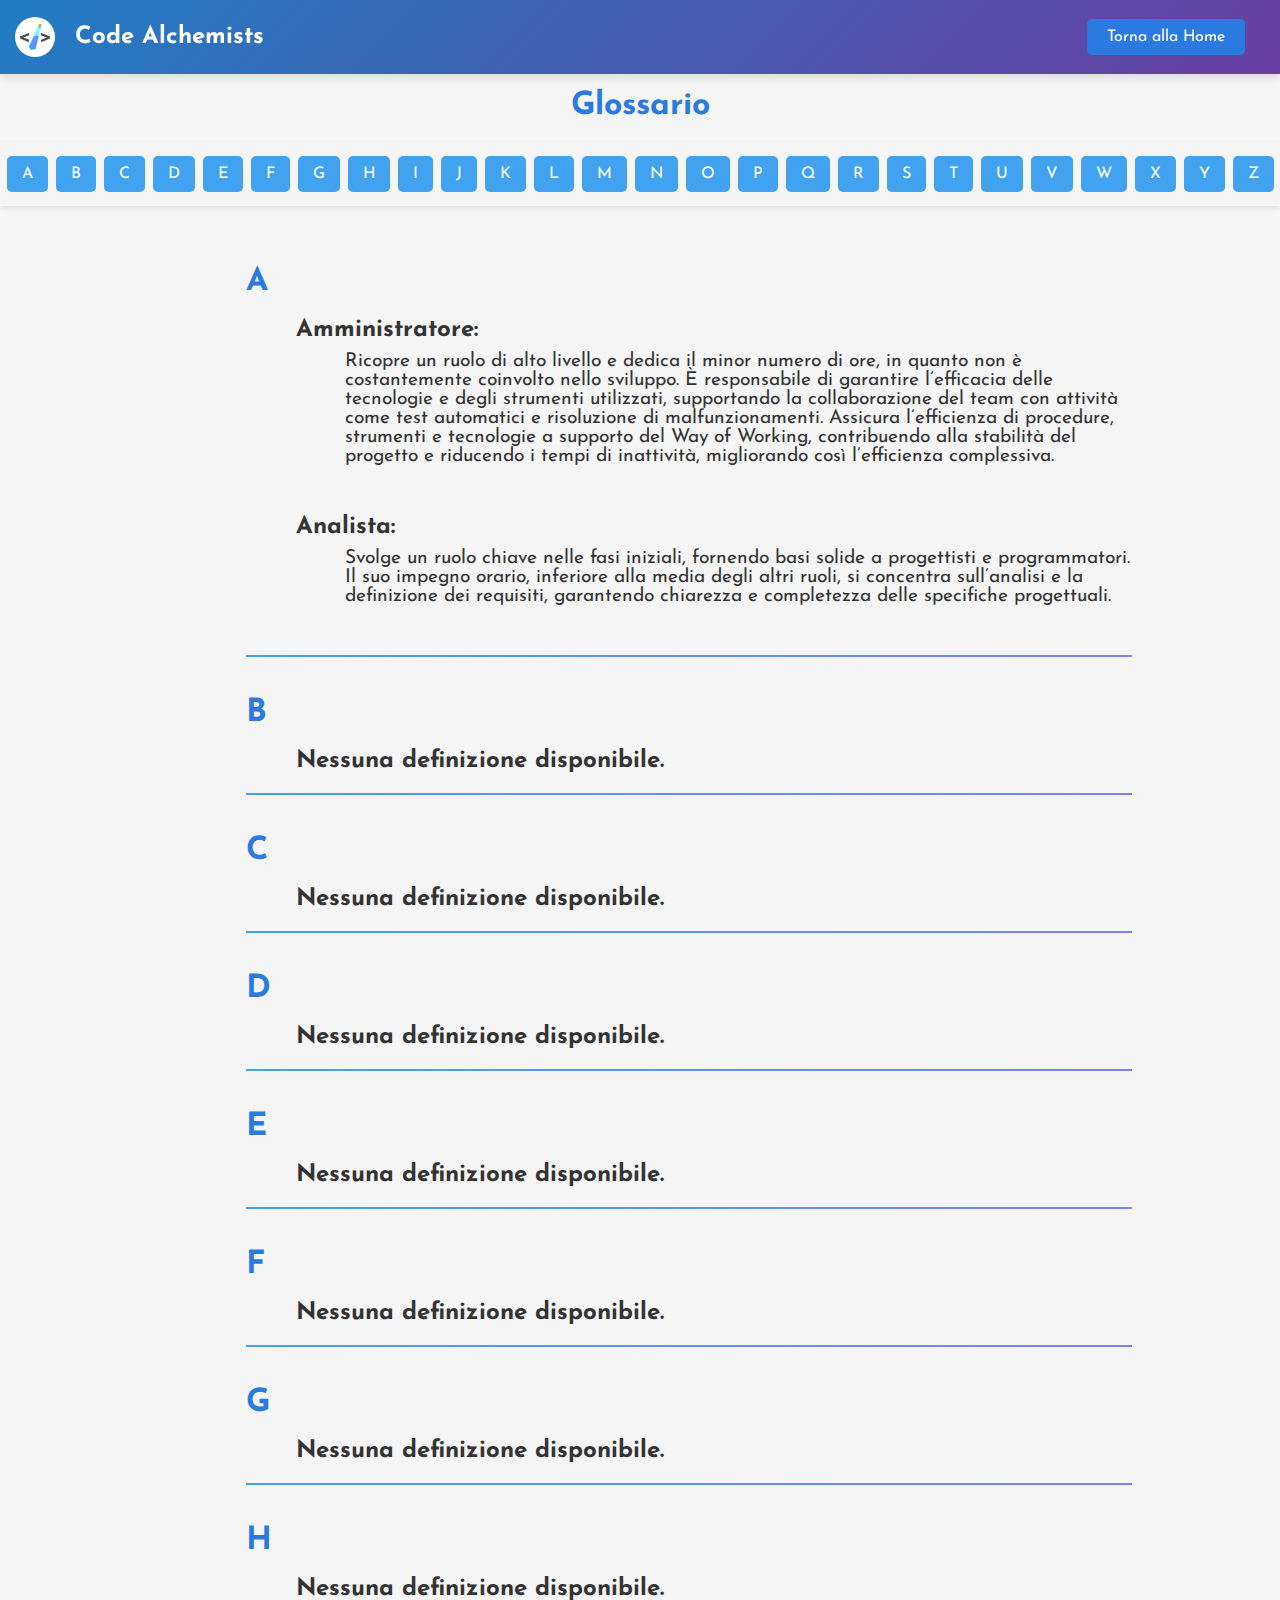
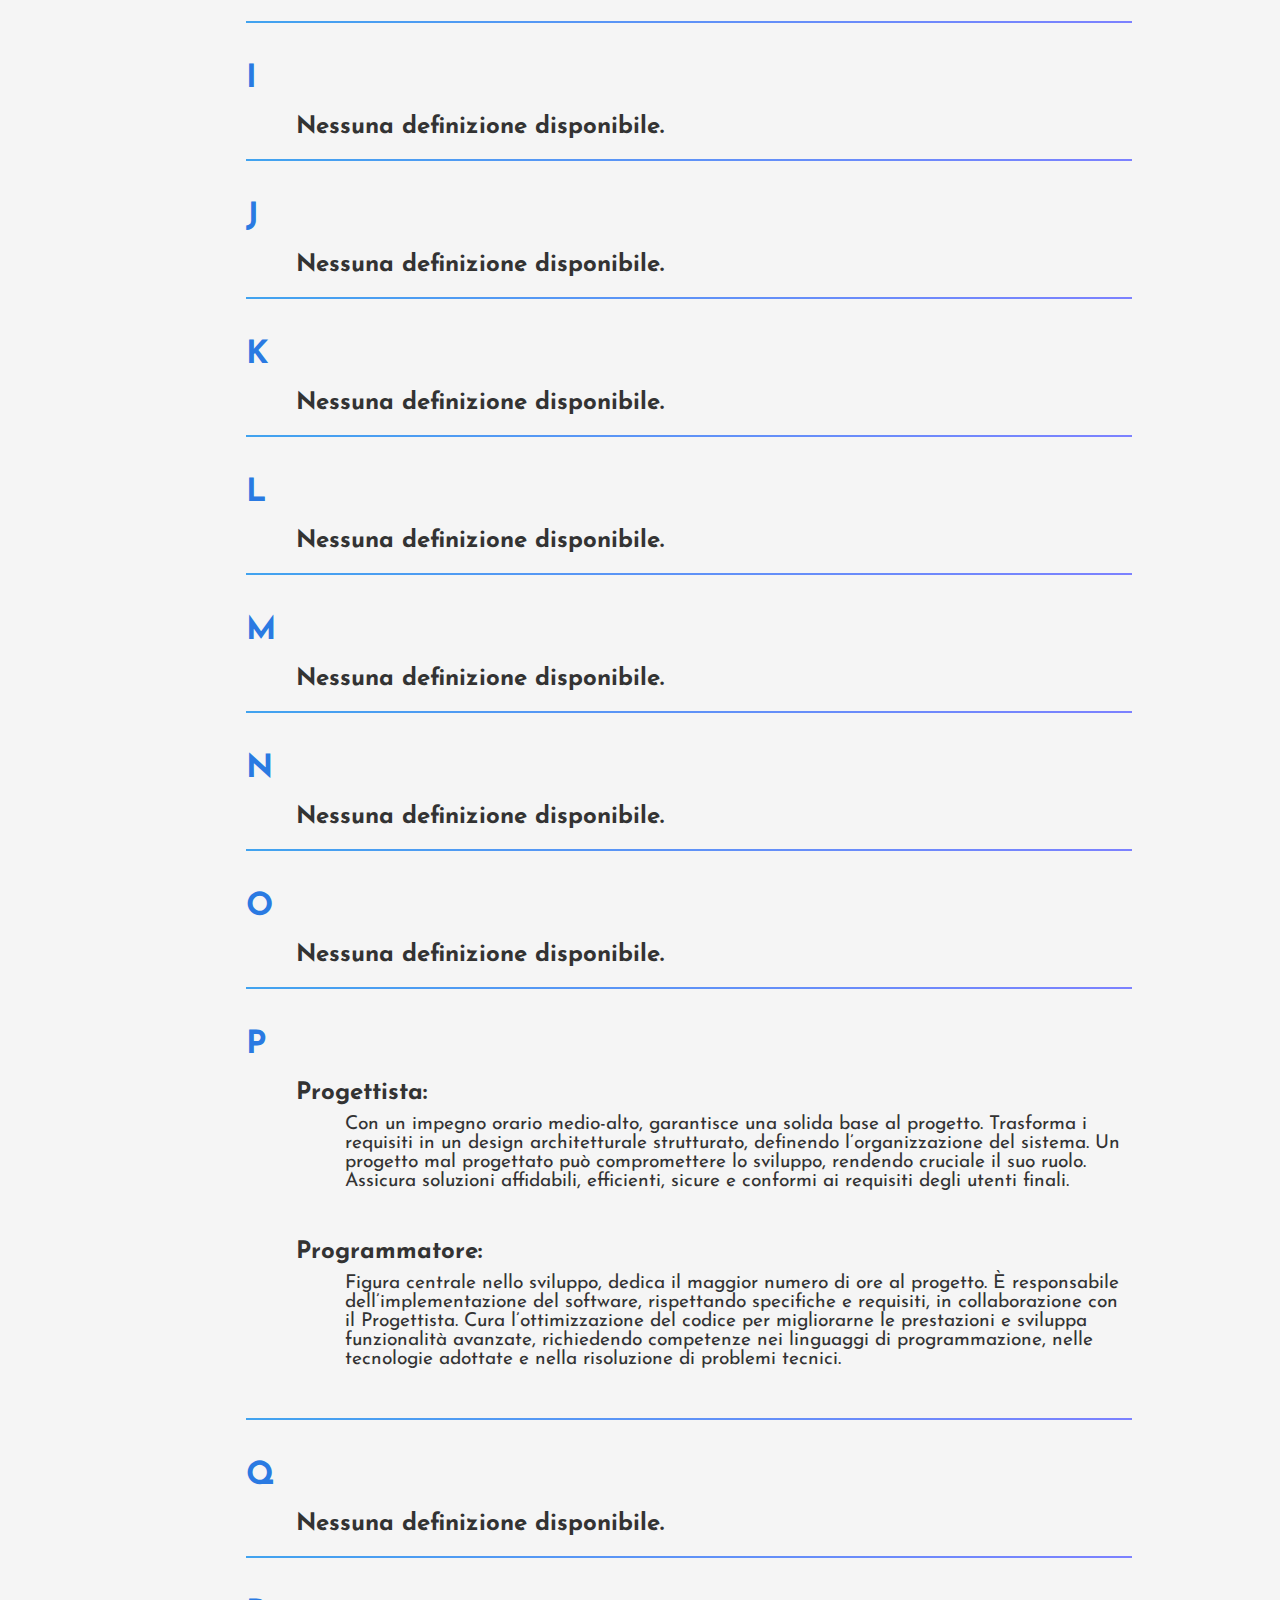
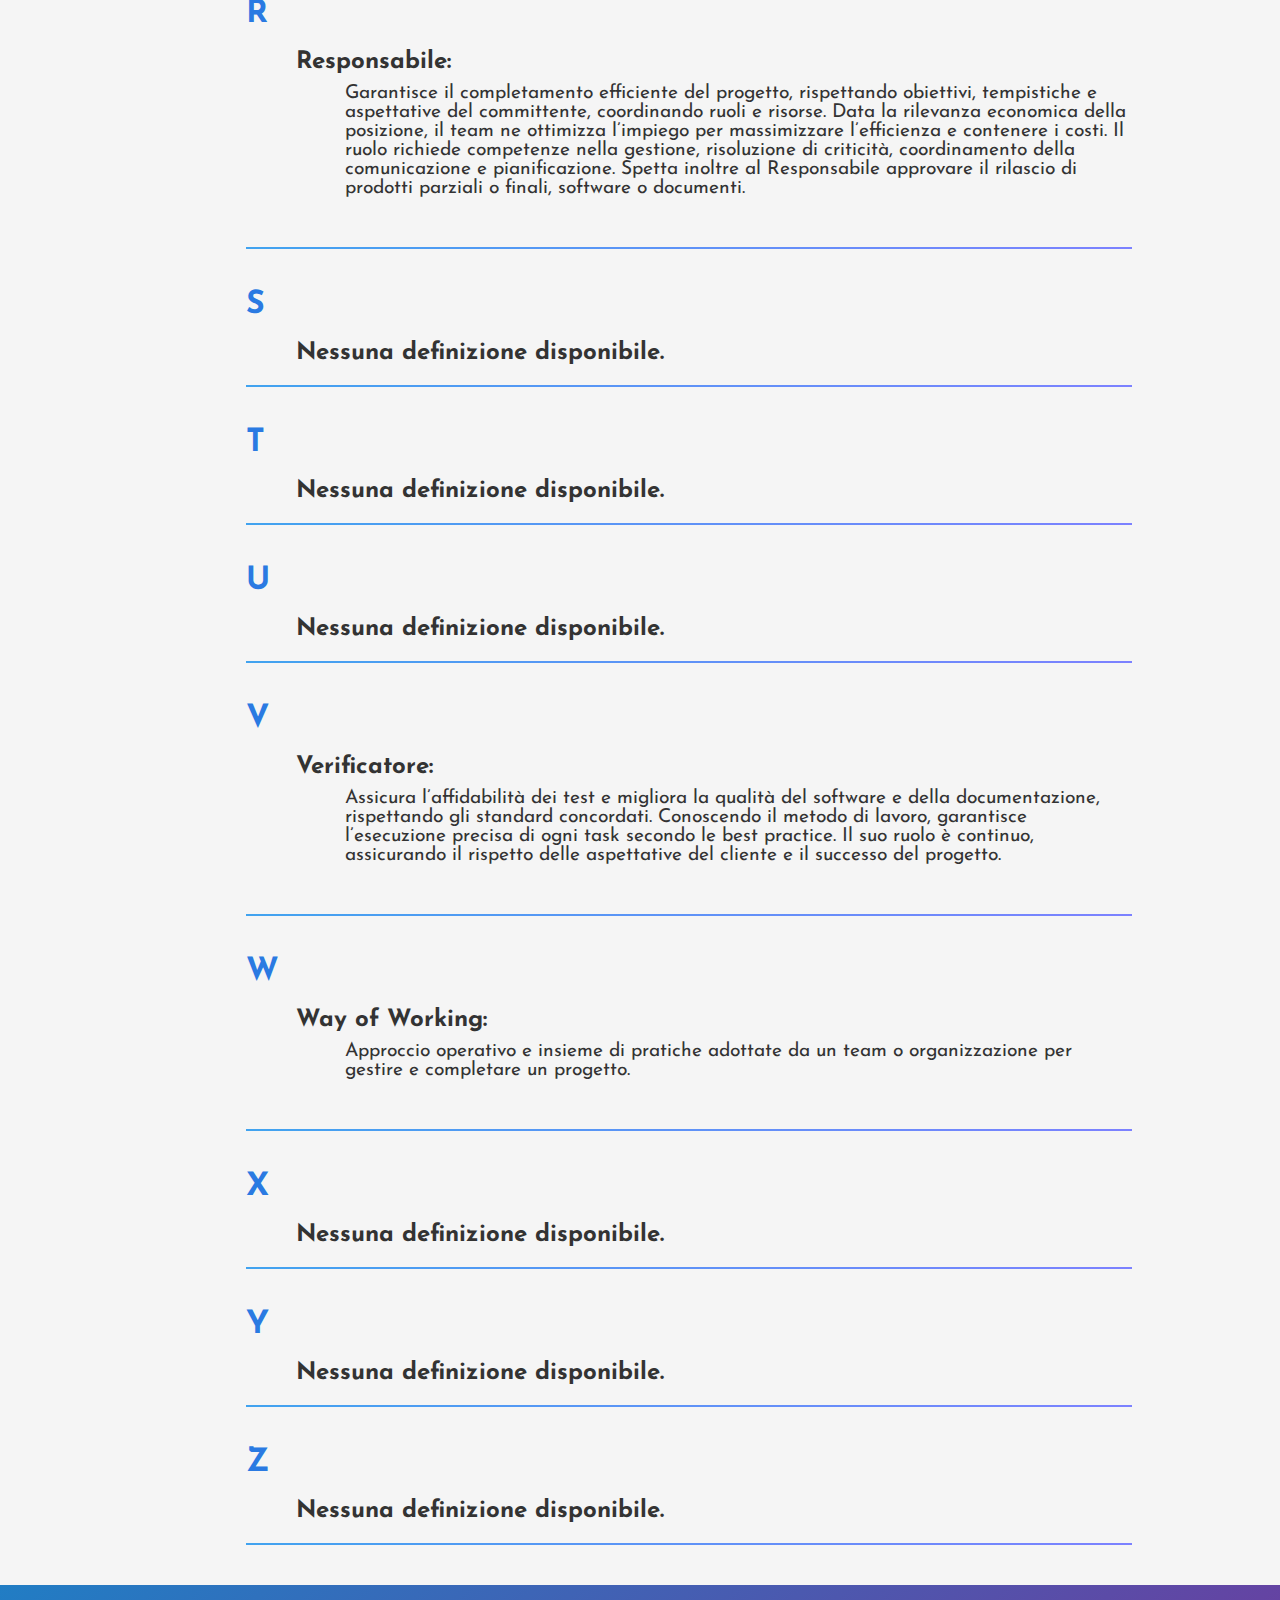
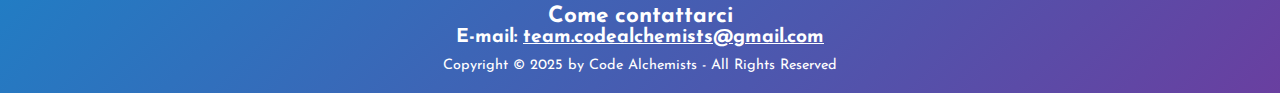
==== commit 660548c3: "Ultimi ritocchi a pagina di glossario" ====
--- a/glossario.html
+++ b/glossario.html
@@ -274,8 +274,9 @@
             
             function onScroll() {
                 if (isScrolling) return; // Evita di eseguire più volte la funzione durante lo scroll
-                const headerHeight = header.offsetHeight;
+                const headerHeight = 100;
                 const titleHeight = title.offsetHeight;
+                console.log('Title Height:', titleHeight);
                 const scrollPosition = window.scrollY;
                 const tolerance = 5; // Margine di tolleranza per i confini
 
@@ -291,7 +292,7 @@
                 sections.forEach((section, index) => {
                     if (foundSection) return; // Interrompe il ciclo se la sezione è già stata trovata
 
-                    const sectionTop = section.offsetTop - letterListHeight - 20; // Compensa l'altezza della barra delle lettere
+                    const sectionTop = section.offsetTop - letterListHeight - 110; // Compensa l'altezza della barra delle lettere
                     const sectionBottom = sectionTop + section.offsetHeight; // Calcola il fondo della sezione
 
                     // Se lo scroll è dentro questa sezione, selezionala
@@ -320,14 +321,15 @@
                 event.preventDefault();
                 isScrolling = true; // Imposta il flag per evitare lo scroll multiplo
 
-                const headerHeight = header.offsetHeight;
+                const headerHeight = 100;
                 const targetId = event.currentTarget.getAttribute('href').substring(1);
                 const targetSection = document.getElementById(targetId);
-                let offset = targetSection.offsetTop - letterListHeight - 10; // Adjust the offset as needed
+                let offset = targetSection.offsetTop - letterListHeight - 100; // Adjust the offset as needed
+                console.log('letterListHeight:', letterListHeight);
                 
                 // Se la barra delle lettere non è ancora fissa, aggiungi l'altezza della barra
                 if (window.scrollY < header.offsetHeight) {
-                    offset -= letterListHeight + 20;
+                    offset -= letterListHeight + 0;
                 }
                 // Assicurati che l'offset non sia negativo
                 offset = Math.max(offset, 0);
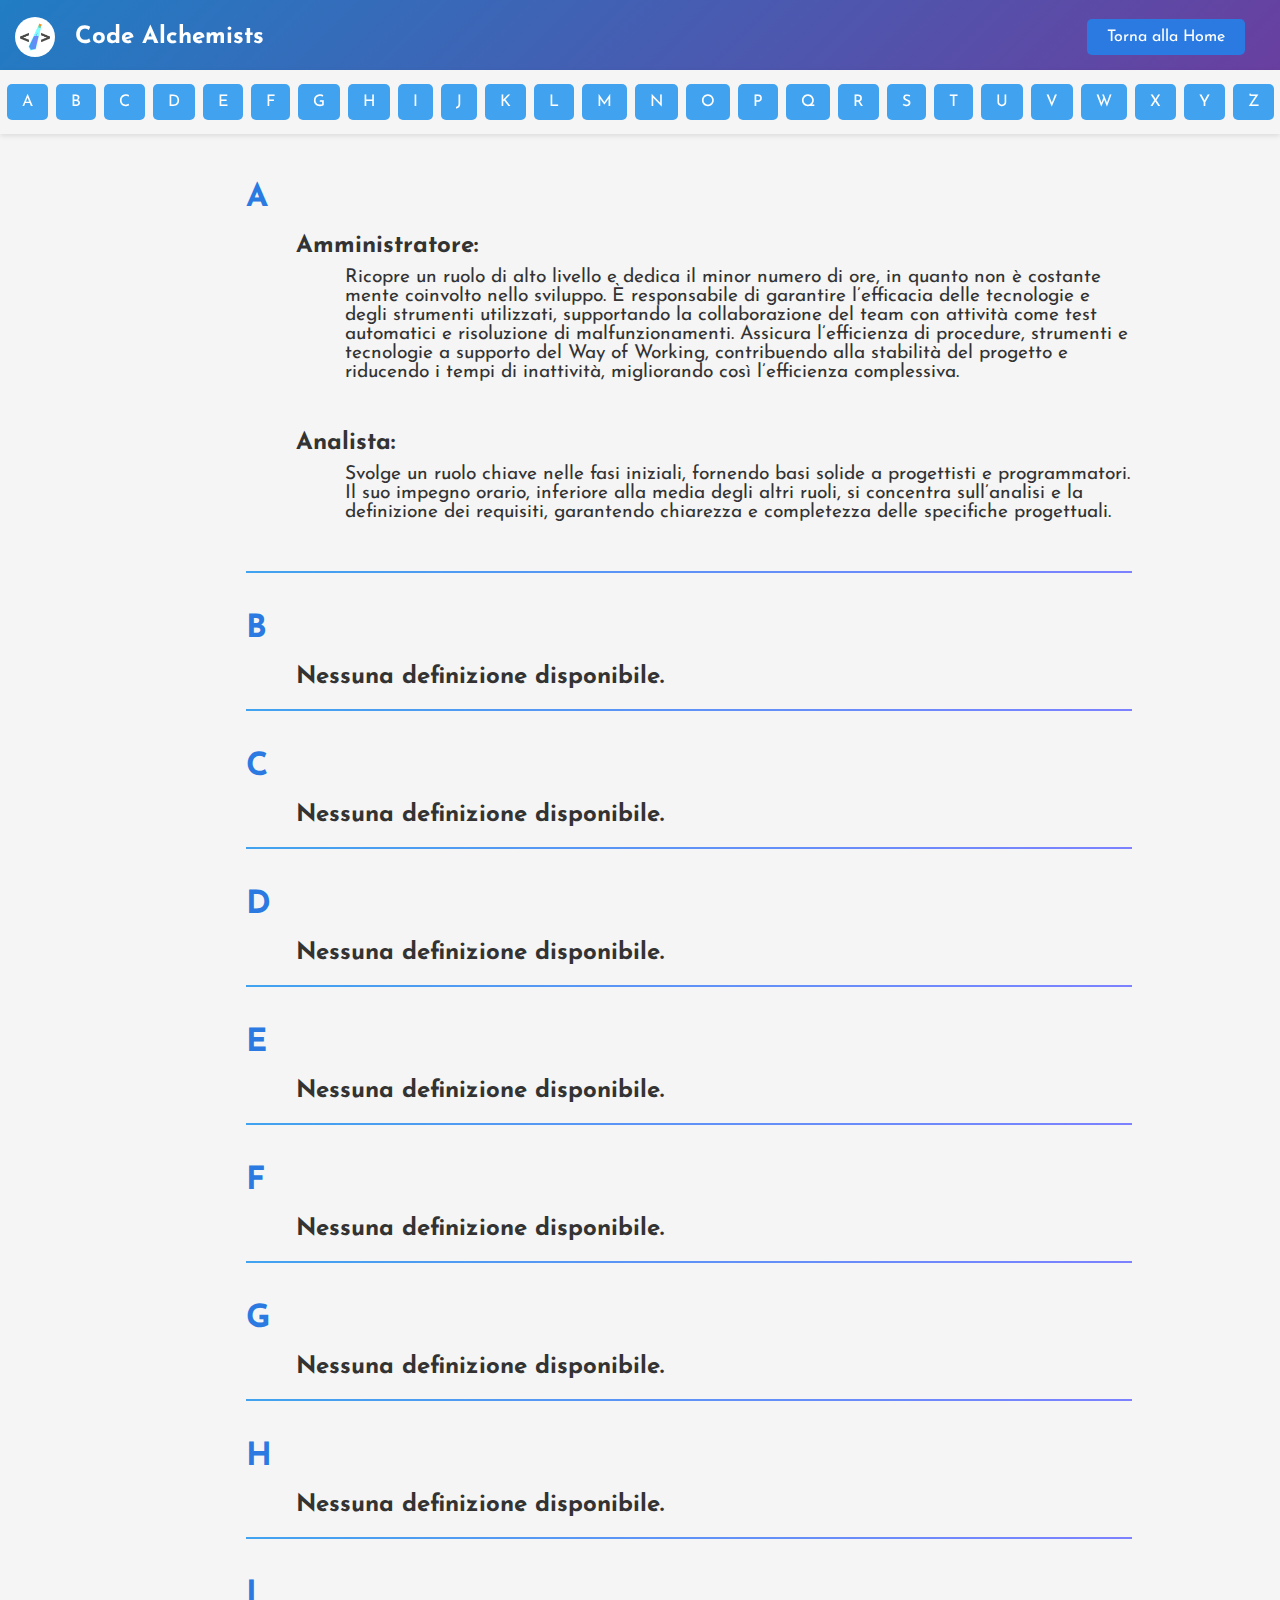
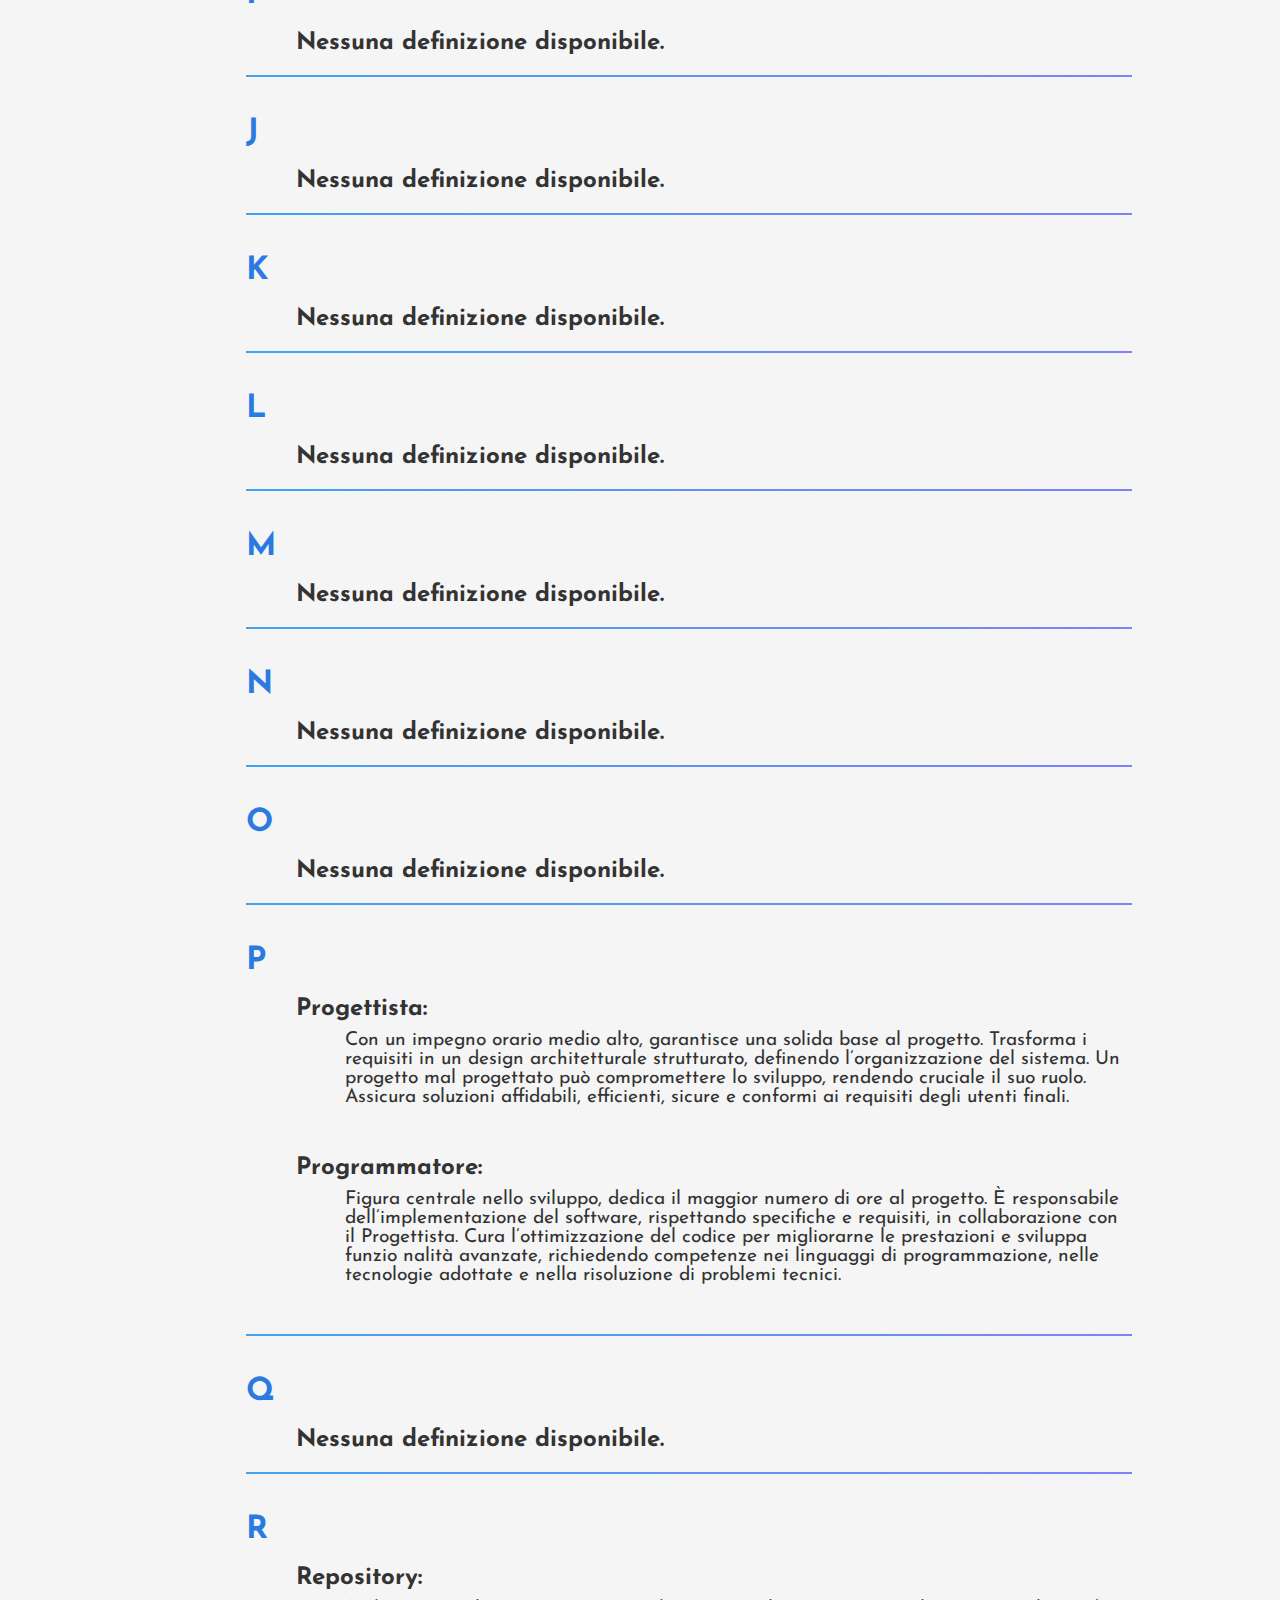
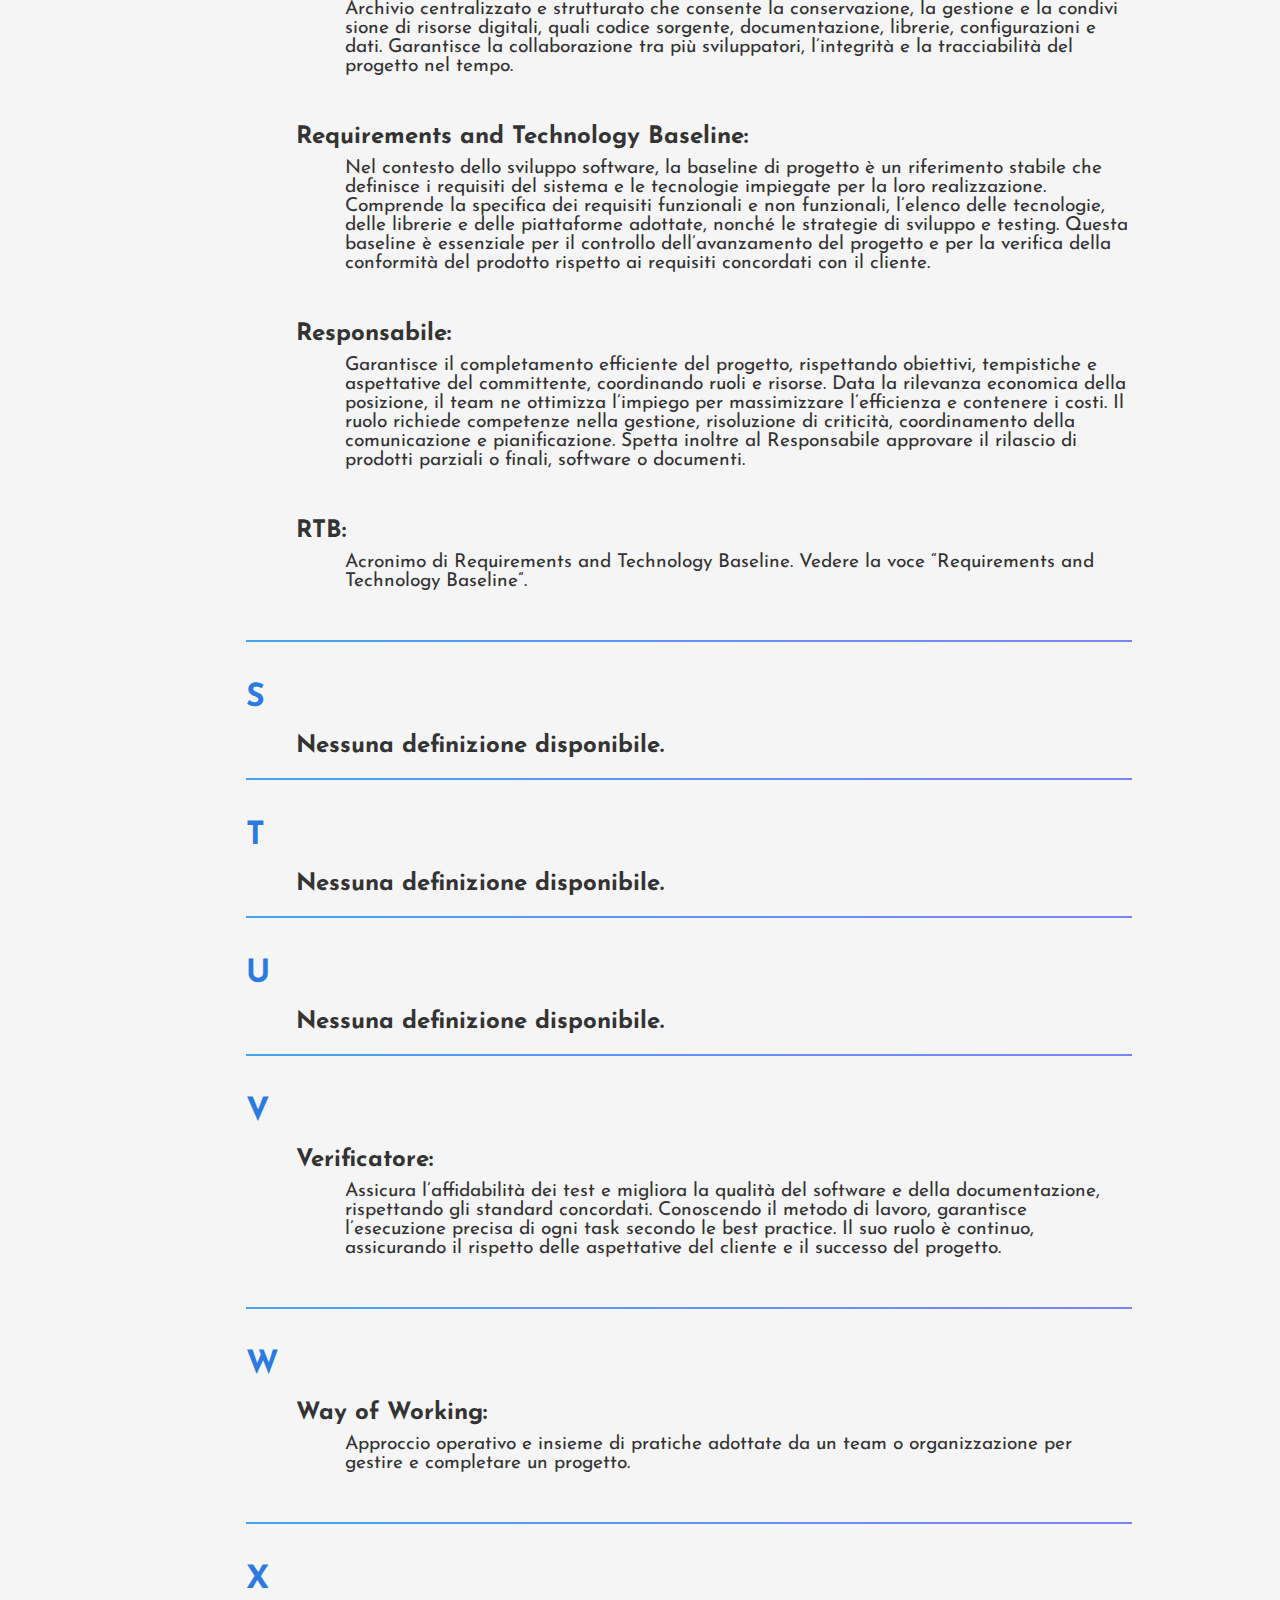
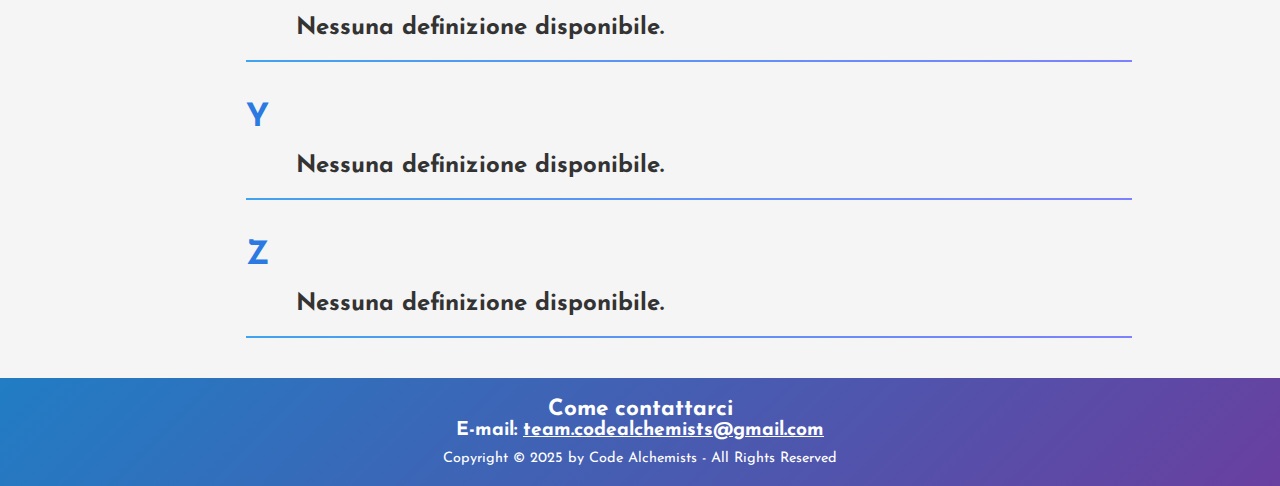
==== commit a9ce3449: "Aggiorna glossario.html" ====
--- a/glossario.html
+++ b/glossario.html
@@ -71,7 +71,7 @@
             <div id="letter-A" class="letter-section">
     <h2>A</h2>
     <div>
-        <b class='parola'>Amministratore:</b> <p class='definizione'>   Ricopre un ruolo di alto livello e dedica il minor numero di ore, in quanto non è costantemente coinvolto nello sviluppo. È responsabile di garantire l’efficacia delle tecnologie e degli strumenti utilizzati, supportando la collaborazione del team con attività come test automatici e risoluzione di malfunzionamenti. Assicura l’efficienza di procedure, strumenti e tecnologie a supporto del Way of Working, contribuendo alla stabilità del progetto e riducendo i tempi di inattività, migliorando così l’efficienza complessiva.</p>
+        <b class='parola'>Amministratore:</b> <p class='definizione'>   Ricopre un ruolo di alto livello e dedica il minor numero di ore, in quanto non è costante mente coinvolto nello sviluppo. È responsabile di garantire l’efficacia delle tecnologie e degli strumenti utilizzati, supportando la collaborazione del team con attività come test automatici e risoluzione di malfunzionamenti. Assicura l’efficienza di procedure, strumenti e tecnologie a supporto del Way of Working, contribuendo alla stabilità del progetto e riducendo i tempi di inattività, migliorando così l’efficienza complessiva.</p>
     </div>
     <div>
         <b class='parola'>Analista:</b> <p class='definizione'>   Svolge un ruolo chiave nelle fasi iniziali, fornendo basi solide a progettisti e programmatori. Il suo impegno orario, inferiore alla media degli altri ruoli, si concentra sull’analisi e la definizione dei requisiti, garantendo chiarezza e completezza delle specifiche progettuali.</p>
@@ -179,10 +179,10 @@
 <div id="letter-P" class="letter-section">
     <h2>P</h2>
     <div>
-        <b class='parola'>Progettista:</b> <p class='definizione'>   Con un impegno orario medio-alto, garantisce una solida base al progetto. Trasforma i requisiti in un design architetturale strutturato, definendo l’organizzazione del sistema. Un progetto mal progettato può compromettere lo sviluppo, rendendo cruciale il suo ruolo. Assicura soluzioni affidabili, efficienti, sicure e conformi ai requisiti degli utenti finali.</p>
-    </div>
-    <div>
-        <b class='parola'>Programmatore:</b> <p class='definizione'>   Figura centrale nello sviluppo, dedica il maggior numero di ore al progetto. È responsabile dell’implementazione del software, rispettando specifiche e requisiti, in collaborazione con il Progettista. Cura l’ottimizzazione del codice per migliorarne le prestazioni e sviluppa funzionalità avanzate, richiedendo competenze nei linguaggi di programmazione, nelle tecnologie adottate e nella risoluzione di problemi tecnici.</p>
+        <b class='parola'>Progettista:</b> <p class='definizione'>   Con un impegno orario medio alto, garantisce una solida base al progetto. Trasforma i requisiti in un design architetturale strutturato, definendo l’organizzazione del sistema. Un progetto mal progettato può compromettere lo sviluppo, rendendo cruciale il suo ruolo. Assicura soluzioni affidabili, efficienti, sicure e conformi ai requisiti degli utenti finali.</p>
+    </div>
+    <div>
+        <b class='parola'>Programmatore:</b> <p class='definizione'>   Figura centrale nello sviluppo, dedica il maggior numero di ore al progetto. È responsabile dell’implementazione del software, rispettando specifiche e requisiti, in collaborazione con il Progettista. Cura l’ottimizzazione del codice per migliorarne le prestazioni e sviluppa funzio nalità avanzate, richiedendo competenze nei linguaggi di programmazione, nelle tecnologie adottate e nella risoluzione di problemi tecnici.</p>
     </div>
     <hr>
 </div>
@@ -196,7 +196,16 @@
 <div id="letter-R" class="letter-section">
     <h2>R</h2>
     <div>
+        <b class='parola'>Repository:</b> <p class='definizione'>   Archivio centralizzato e strutturato che consente la conservazione, la gestione e la condivi sione di risorse digitali, quali codice sorgente, documentazione, librerie, configurazioni e dati. Garantisce la collaborazione tra più sviluppatori, l’integrità e la tracciabilità del progetto nel tempo.</p>
+    </div>
+    <div>
+        <b class='parola'>Requirements and Technology Baseline:</b> <p class='definizione'>   Nel contesto dello sviluppo software, la baseline di progetto è un riferimento stabile che definisce i requisiti del sistema e le tecnologie impiegate per la loro realizzazione. Comprende la specifica dei requisiti funzionali e non funzionali, l’elenco delle tecnologie, delle librerie e delle piattaforme adottate, nonché le strategie di sviluppo e testing. Questa baseline è essenziale per il controllo dell’avanzamento del progetto e per la verifica della conformità del prodotto rispetto ai requisiti concordati con il cliente.</p>
+    </div>
+    <div>
         <b class='parola'>Responsabile:</b> <p class='definizione'>   Garantisce il completamento efficiente del progetto, rispettando obiettivi, tempistiche e aspettative del committente, coordinando ruoli e risorse. Data la rilevanza economica della posizione, il team ne ottimizza l’impiego per massimizzare l’efficienza e contenere i costi. Il ruolo richiede competenze nella gestione, risoluzione di criticità, coordinamento della comunicazione e pianificazione. Spetta inoltre al Responsabile approvare il rilascio di prodotti parziali o finali, software o documenti.</p>
+    </div>
+    <div>
+        <b class='parola'>RTB:</b> <p class='definizione'>   Acronimo di Requirements and Technology Baseline. Vedere la voce “Requirements and Technology Baseline”.</p>
     </div>
     <hr>
 </div>
@@ -274,9 +283,8 @@
             
             function onScroll() {
                 if (isScrolling) return; // Evita di eseguire più volte la funzione durante lo scroll
-                const headerHeight = 100;
+                const headerHeight = header.offsetHeight;
                 const titleHeight = title.offsetHeight;
-                console.log('Title Height:', titleHeight);
                 const scrollPosition = window.scrollY;
                 const tolerance = 5; // Margine di tolleranza per i confini
 
@@ -292,7 +300,7 @@
                 sections.forEach((section, index) => {
                     if (foundSection) return; // Interrompe il ciclo se la sezione è già stata trovata
 
-                    const sectionTop = section.offsetTop - letterListHeight - 110; // Compensa l'altezza della barra delle lettere
+                    const sectionTop = section.offsetTop - letterListHeight - 20; // Compensa l'altezza della barra delle lettere
                     const sectionBottom = sectionTop + section.offsetHeight; // Calcola il fondo della sezione
 
                     // Se lo scroll è dentro questa sezione, selezionala
@@ -321,15 +329,14 @@
                 event.preventDefault();
                 isScrolling = true; // Imposta il flag per evitare lo scroll multiplo
 
-                const headerHeight = 100;
+                const headerHeight = header.offsetHeight;
                 const targetId = event.currentTarget.getAttribute('href').substring(1);
                 const targetSection = document.getElementById(targetId);
-                let offset = targetSection.offsetTop - letterListHeight - 100; // Adjust the offset as needed
-                console.log('letterListHeight:', letterListHeight);
+                let offset = targetSection.offsetTop - letterListHeight - 10; // Adjust the offset as needed
                 
                 // Se la barra delle lettere non è ancora fissa, aggiungi l'altezza della barra
                 if (window.scrollY < header.offsetHeight) {
-                    offset -= letterListHeight + 0;
+                    offset -= letterListHeight + 20;
                 }
                 // Assicurati che l'offset non sia negativo
                 offset = Math.max(offset, 0);
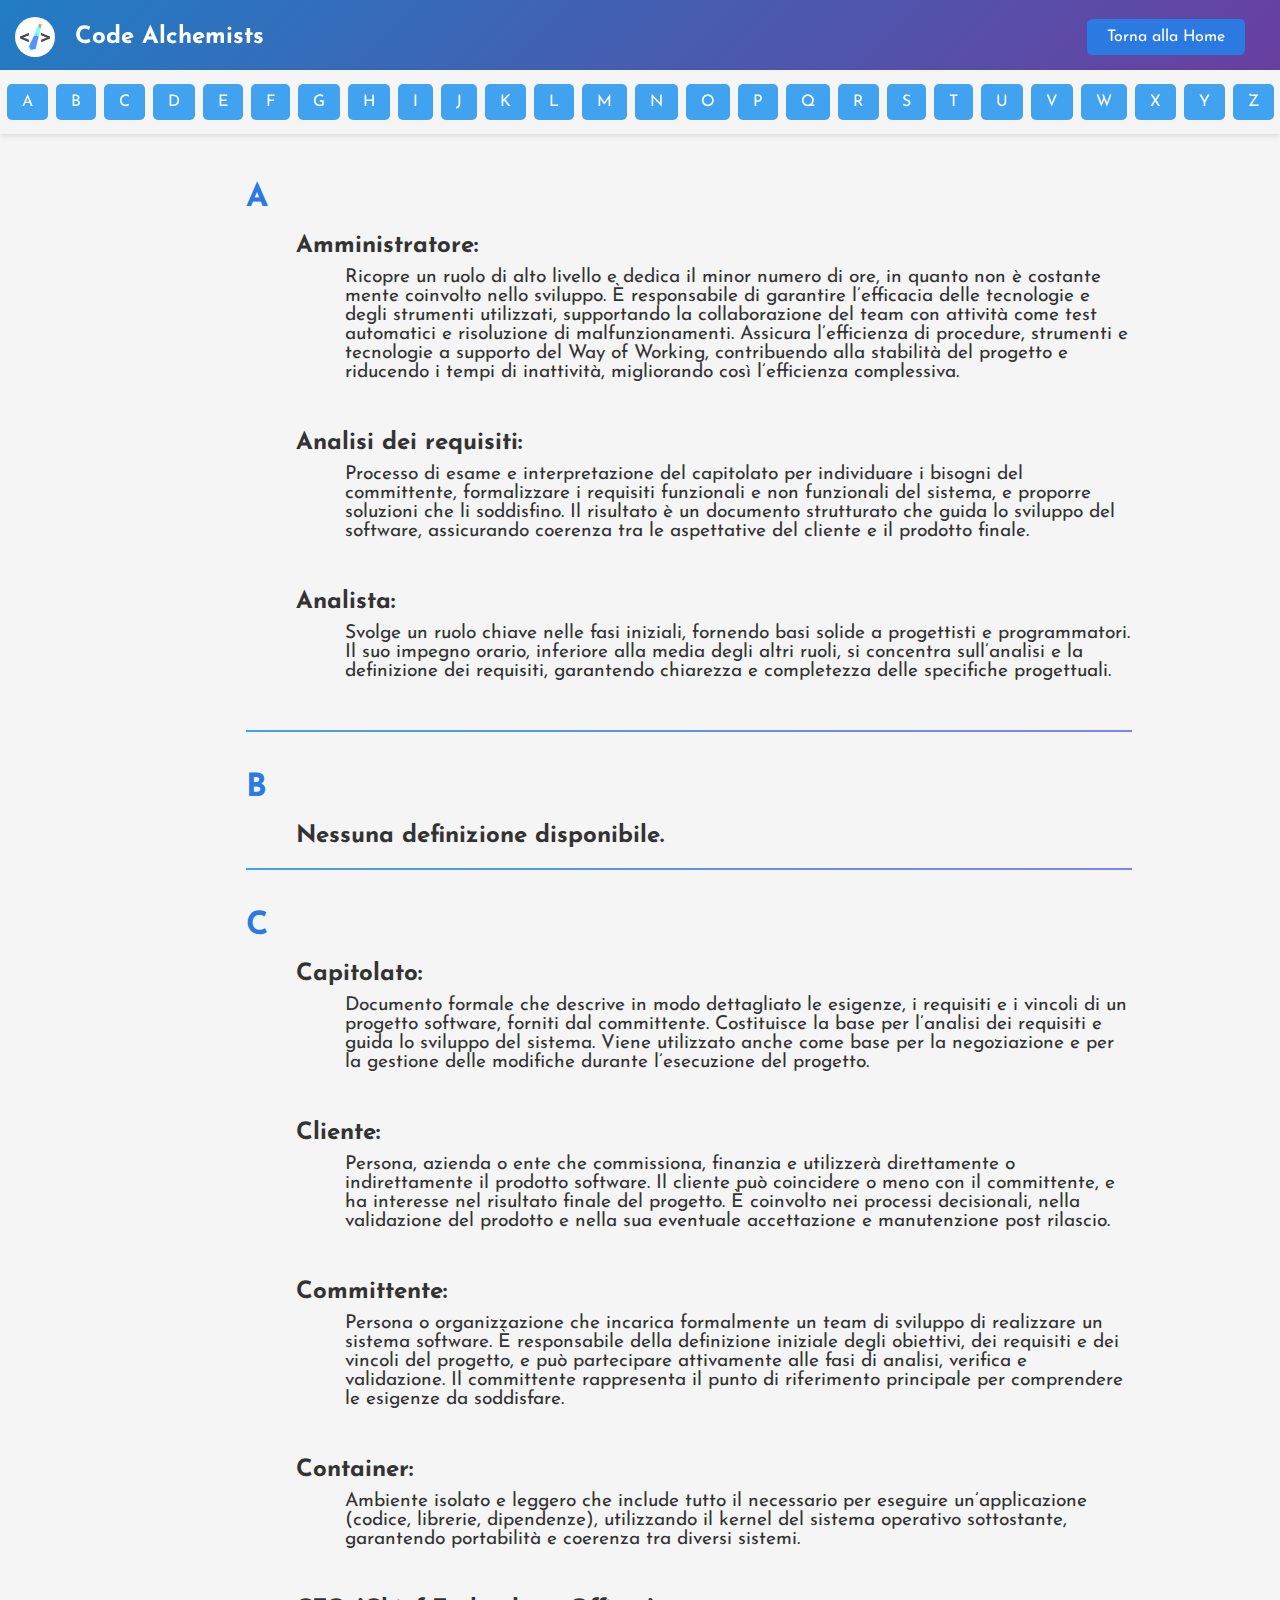
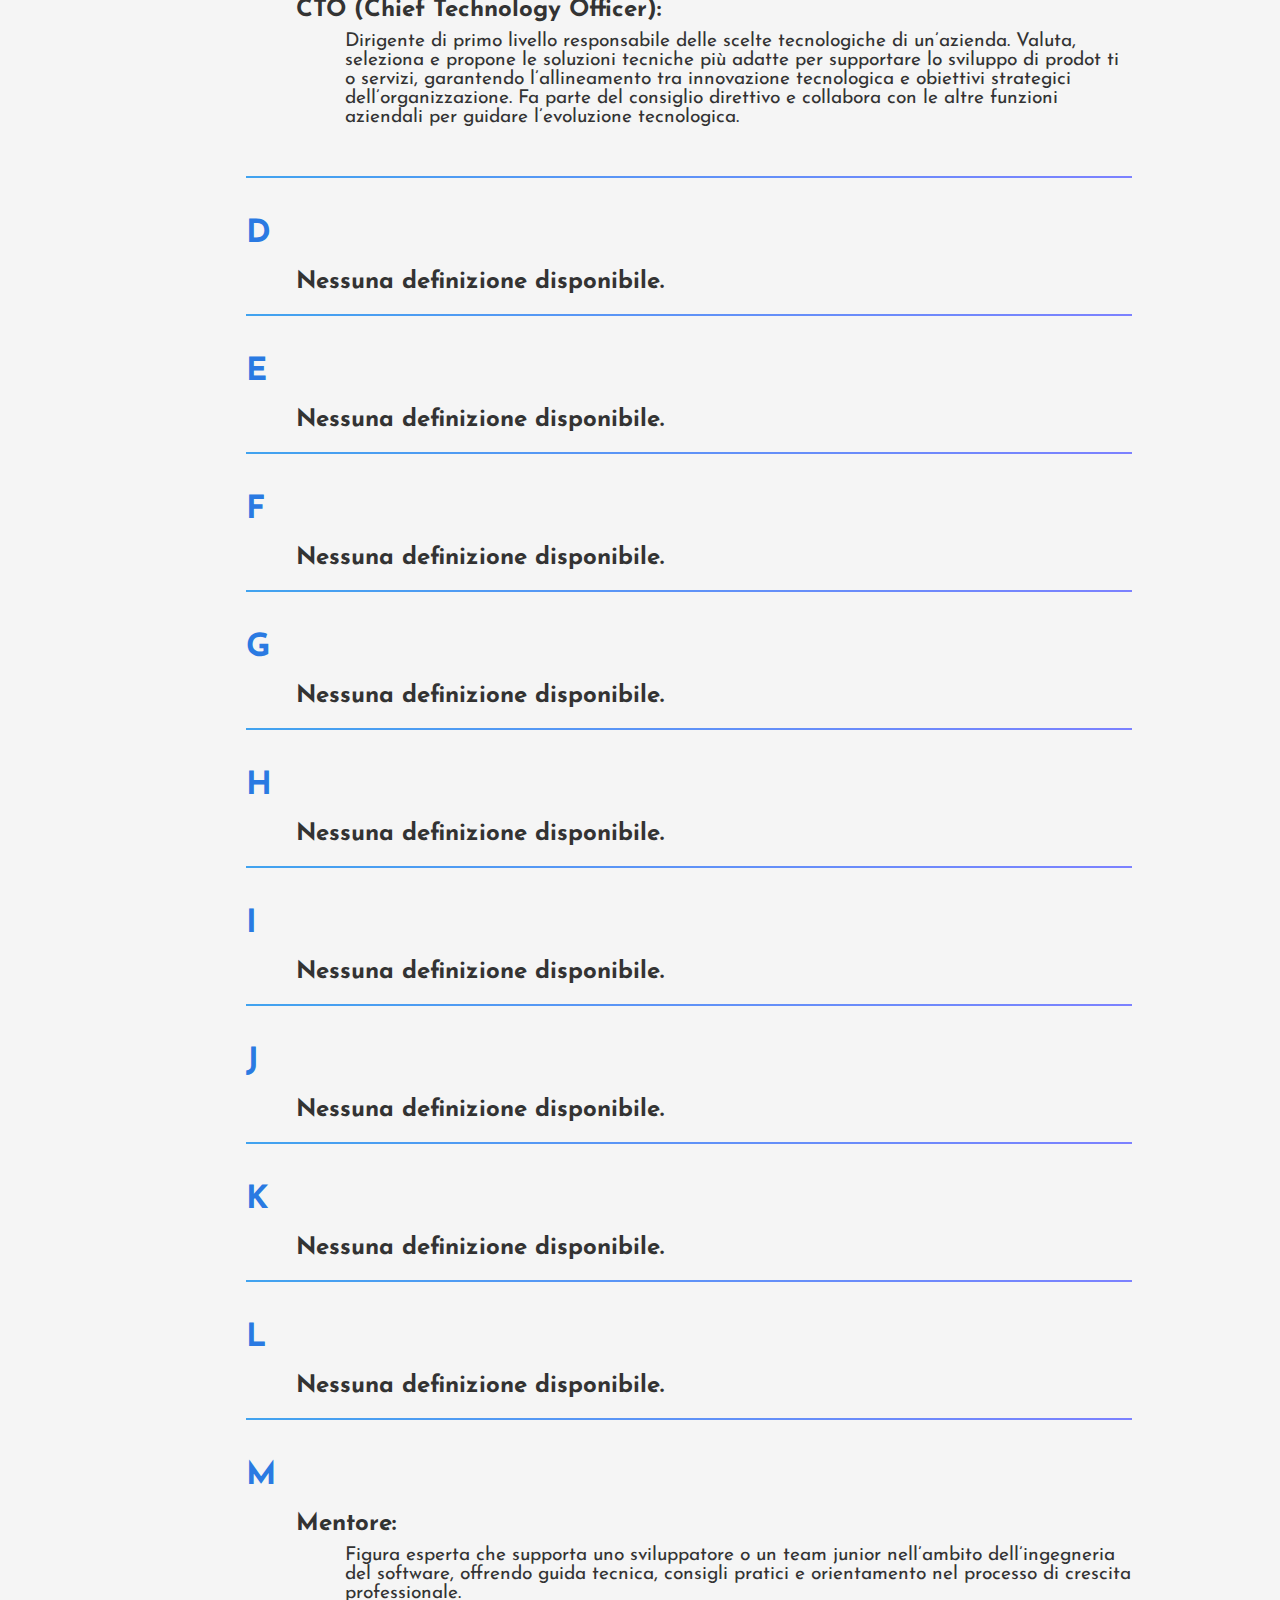
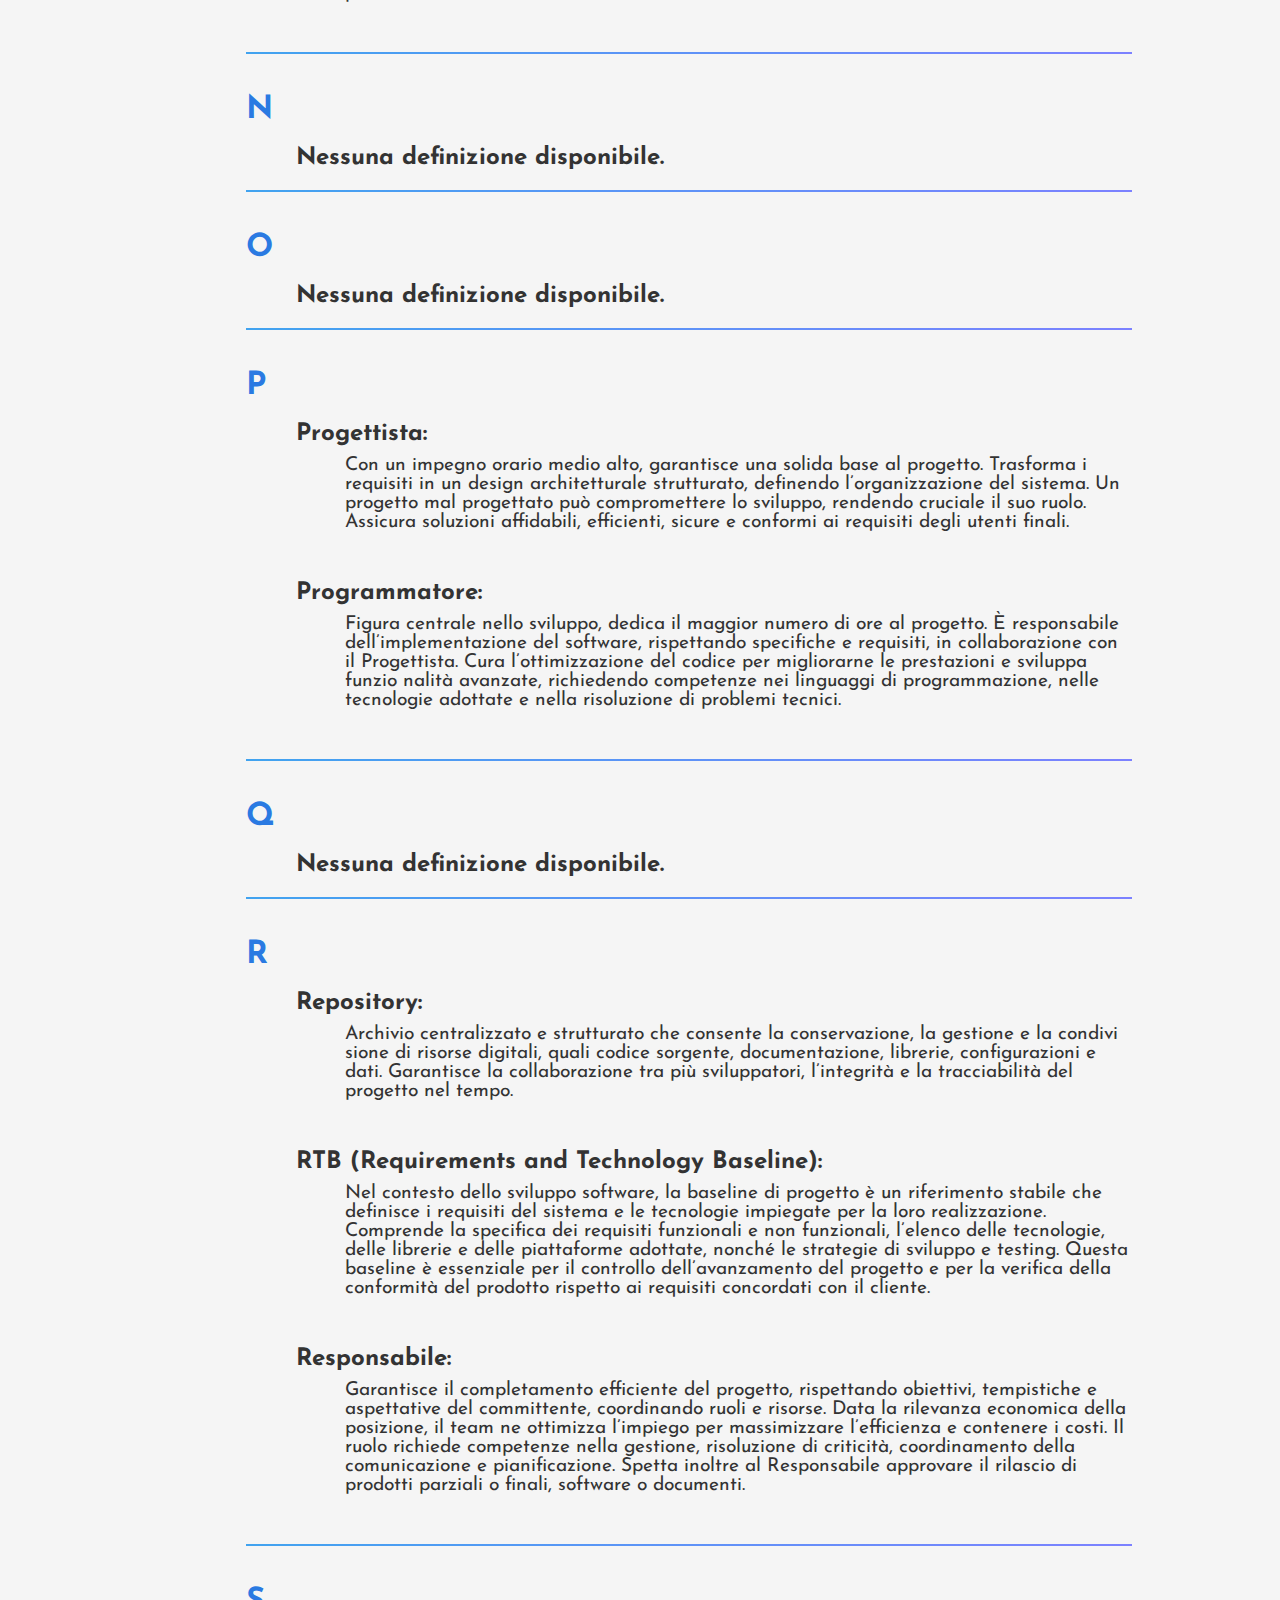
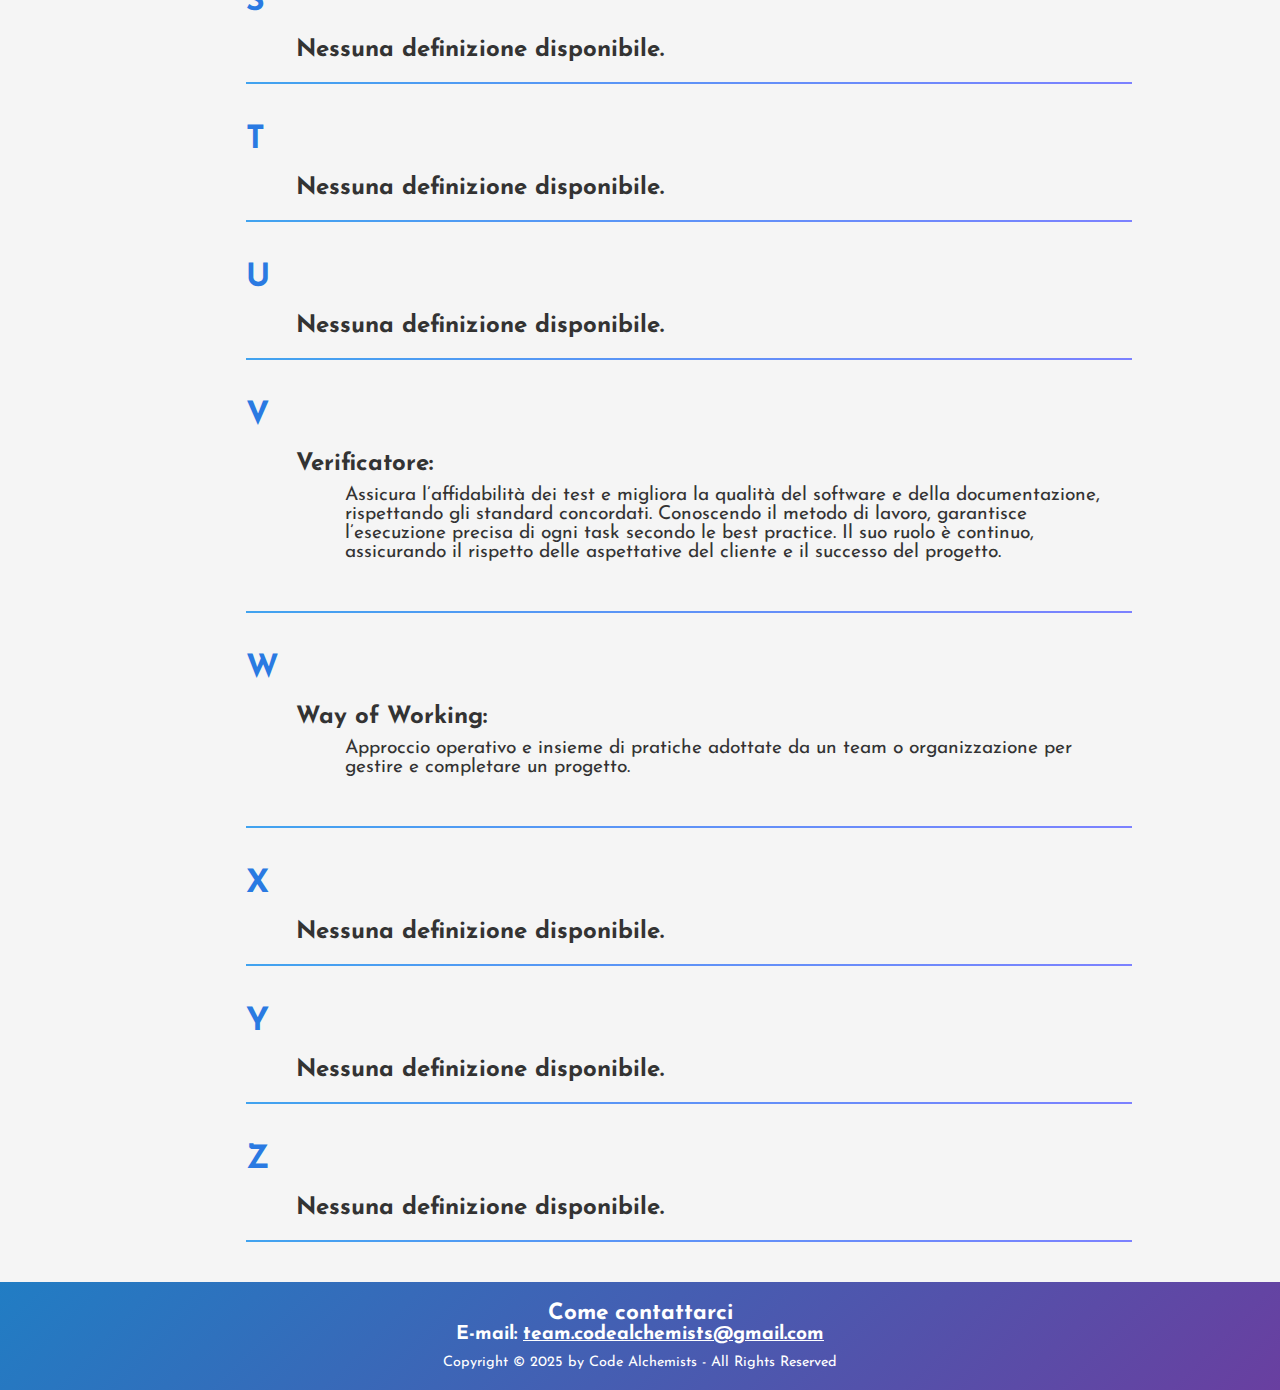
==== commit c276d9e4: "Aggiorna glossario.html" ====
--- a/glossario.html
+++ b/glossario.html
@@ -74,6 +74,9 @@
         <b class='parola'>Amministratore:</b> <p class='definizione'>   Ricopre un ruolo di alto livello e dedica il minor numero di ore, in quanto non è costante mente coinvolto nello sviluppo. È responsabile di garantire l’efficacia delle tecnologie e degli strumenti utilizzati, supportando la collaborazione del team con attività come test automatici e risoluzione di malfunzionamenti. Assicura l’efficienza di procedure, strumenti e tecnologie a supporto del Way of Working, contribuendo alla stabilità del progetto e riducendo i tempi di inattività, migliorando così l’efficienza complessiva.</p>
     </div>
     <div>
+        <b class='parola'>Analisi dei requisiti:</b> <p class='definizione'>   Processo di esame e interpretazione del capitolato per individuare i bisogni del committente, formalizzare i requisiti funzionali e non funzionali del sistema, e proporre soluzioni che li soddisfino. Il risultato è un documento strutturato che guida lo sviluppo del software, assicurando coerenza tra le aspettative del cliente e il prodotto finale.</p>
+    </div>
+    <div>
         <b class='parola'>Analista:</b> <p class='definizione'>   Svolge un ruolo chiave nelle fasi iniziali, fornendo basi solide a progettisti e programmatori. Il suo impegno orario, inferiore alla media degli altri ruoli, si concentra sull’analisi e la definizione dei requisiti, garantendo chiarezza e completezza delle specifiche progettuali.</p>
     </div>
     <hr>
@@ -88,7 +91,19 @@
 <div id="letter-C" class="letter-section">
     <h2>C</h2>
     <div>
-        <b class="parola">Nessuna definizione disponibile.</b>
+        <b class='parola'>Capitolato:</b> <p class='definizione'>   Documento formale che descrive in modo dettagliato le esigenze, i requisiti e i vincoli di un progetto software, forniti dal committente. Costituisce la base per l’analisi dei requisiti e guida lo sviluppo del sistema. Viene utilizzato anche come base per la negoziazione e per la gestione delle modifiche durante l’esecuzione del progetto.</p>
+    </div>
+    <div>
+        <b class='parola'>Cliente:</b> <p class='definizione'>   Persona, azienda o ente che commissiona, finanzia e utilizzerà direttamente o indirettamente il prodotto software. Il cliente può coincidere o meno con il committente, e ha interesse nel risultato finale del progetto. È coinvolto nei processi decisionali, nella validazione del prodotto e nella sua eventuale accettazione e manutenzione post rilascio.</p>
+    </div>
+    <div>
+        <b class='parola'>Committente:</b> <p class='definizione'>   Persona o organizzazione che incarica formalmente un team di sviluppo di realizzare un sistema software. È responsabile della definizione iniziale degli obiettivi, dei requisiti e dei vincoli del progetto, e può partecipare attivamente alle fasi di analisi, verifica e validazione. Il committente rappresenta il punto di riferimento principale per comprendere le esigenze da soddisfare.</p>
+    </div>
+    <div>
+        <b class='parola'>Container:</b> <p class='definizione'>   Ambiente isolato e leggero che include tutto il necessario per eseguire un’applicazione (codice, librerie, dipendenze), utilizzando il kernel del sistema operativo sottostante, garantendo portabilità e coerenza tra diversi sistemi.</p>
+    </div>
+    <div>
+        <b class='parola'>CTO (Chief Technology Officer):</b> <p class='definizione'>   Dirigente di primo livello responsabile delle scelte tecnologiche di un’azienda. Valuta, seleziona e propone le soluzioni tecniche più adatte per supportare lo sviluppo di prodot ti o servizi, garantendo l’allineamento tra innovazione tecnologica e obiettivi strategici dell’organizzazione. Fa parte del consiglio direttivo e collabora con le altre funzioni aziendali per guidare l’evoluzione tecnologica.</p>
     </div>
     <hr>
 </div>
@@ -158,7 +173,7 @@
 <div id="letter-M" class="letter-section">
     <h2>M</h2>
     <div>
-        <b class="parola">Nessuna definizione disponibile.</b>
+        <b class='parola'>Mentore:</b> <p class='definizione'>   Figura esperta che supporta uno sviluppatore o un team junior nell’ambito dell’ingegneria del software, offrendo guida tecnica, consigli pratici e orientamento nel processo di crescita professionale.</p>
     </div>
     <hr>
 </div>
@@ -199,13 +214,10 @@
         <b class='parola'>Repository:</b> <p class='definizione'>   Archivio centralizzato e strutturato che consente la conservazione, la gestione e la condivi sione di risorse digitali, quali codice sorgente, documentazione, librerie, configurazioni e dati. Garantisce la collaborazione tra più sviluppatori, l’integrità e la tracciabilità del progetto nel tempo.</p>
     </div>
     <div>
-        <b class='parola'>Requirements and Technology Baseline:</b> <p class='definizione'>   Nel contesto dello sviluppo software, la baseline di progetto è un riferimento stabile che definisce i requisiti del sistema e le tecnologie impiegate per la loro realizzazione. Comprende la specifica dei requisiti funzionali e non funzionali, l’elenco delle tecnologie, delle librerie e delle piattaforme adottate, nonché le strategie di sviluppo e testing. Questa baseline è essenziale per il controllo dell’avanzamento del progetto e per la verifica della conformità del prodotto rispetto ai requisiti concordati con il cliente.</p>
+        <b class='parola'>RTB (Requirements and Technology Baseline):</b> <p class='definizione'>   Nel contesto dello sviluppo software, la baseline di progetto è un riferimento stabile che definisce i requisiti del sistema e le tecnologie impiegate per la loro realizzazione. Comprende la specifica dei requisiti funzionali e non funzionali, l’elenco delle tecnologie, delle librerie e delle piattaforme adottate, nonché le strategie di sviluppo e testing. Questa baseline è essenziale per il controllo dell’avanzamento del progetto e per la verifica della conformità del prodotto rispetto ai requisiti concordati con il cliente.</p>
     </div>
     <div>
         <b class='parola'>Responsabile:</b> <p class='definizione'>   Garantisce il completamento efficiente del progetto, rispettando obiettivi, tempistiche e aspettative del committente, coordinando ruoli e risorse. Data la rilevanza economica della posizione, il team ne ottimizza l’impiego per massimizzare l’efficienza e contenere i costi. Il ruolo richiede competenze nella gestione, risoluzione di criticità, coordinamento della comunicazione e pianificazione. Spetta inoltre al Responsabile approvare il rilascio di prodotti parziali o finali, software o documenti.</p>
-    </div>
-    <div>
-        <b class='parola'>RTB:</b> <p class='definizione'>   Acronimo di Requirements and Technology Baseline. Vedere la voce “Requirements and Technology Baseline”.</p>
     </div>
     <hr>
 </div>
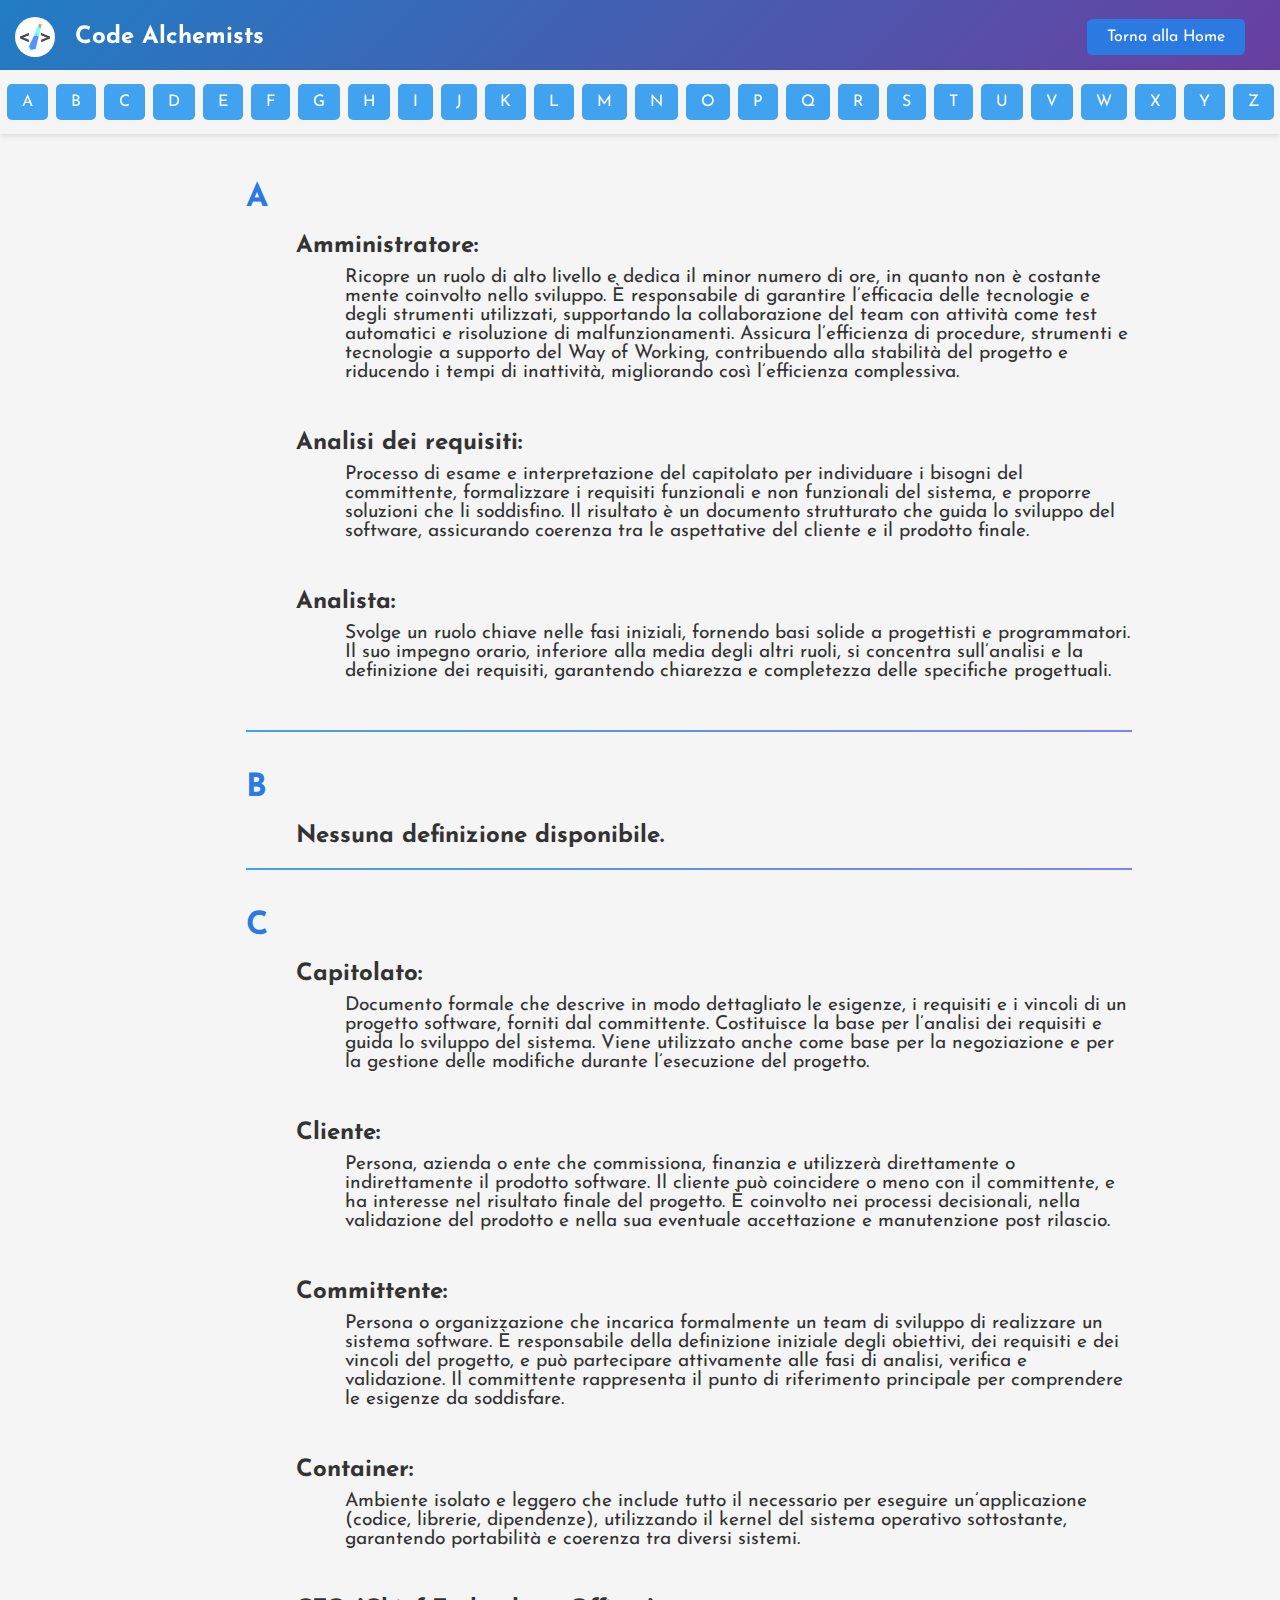
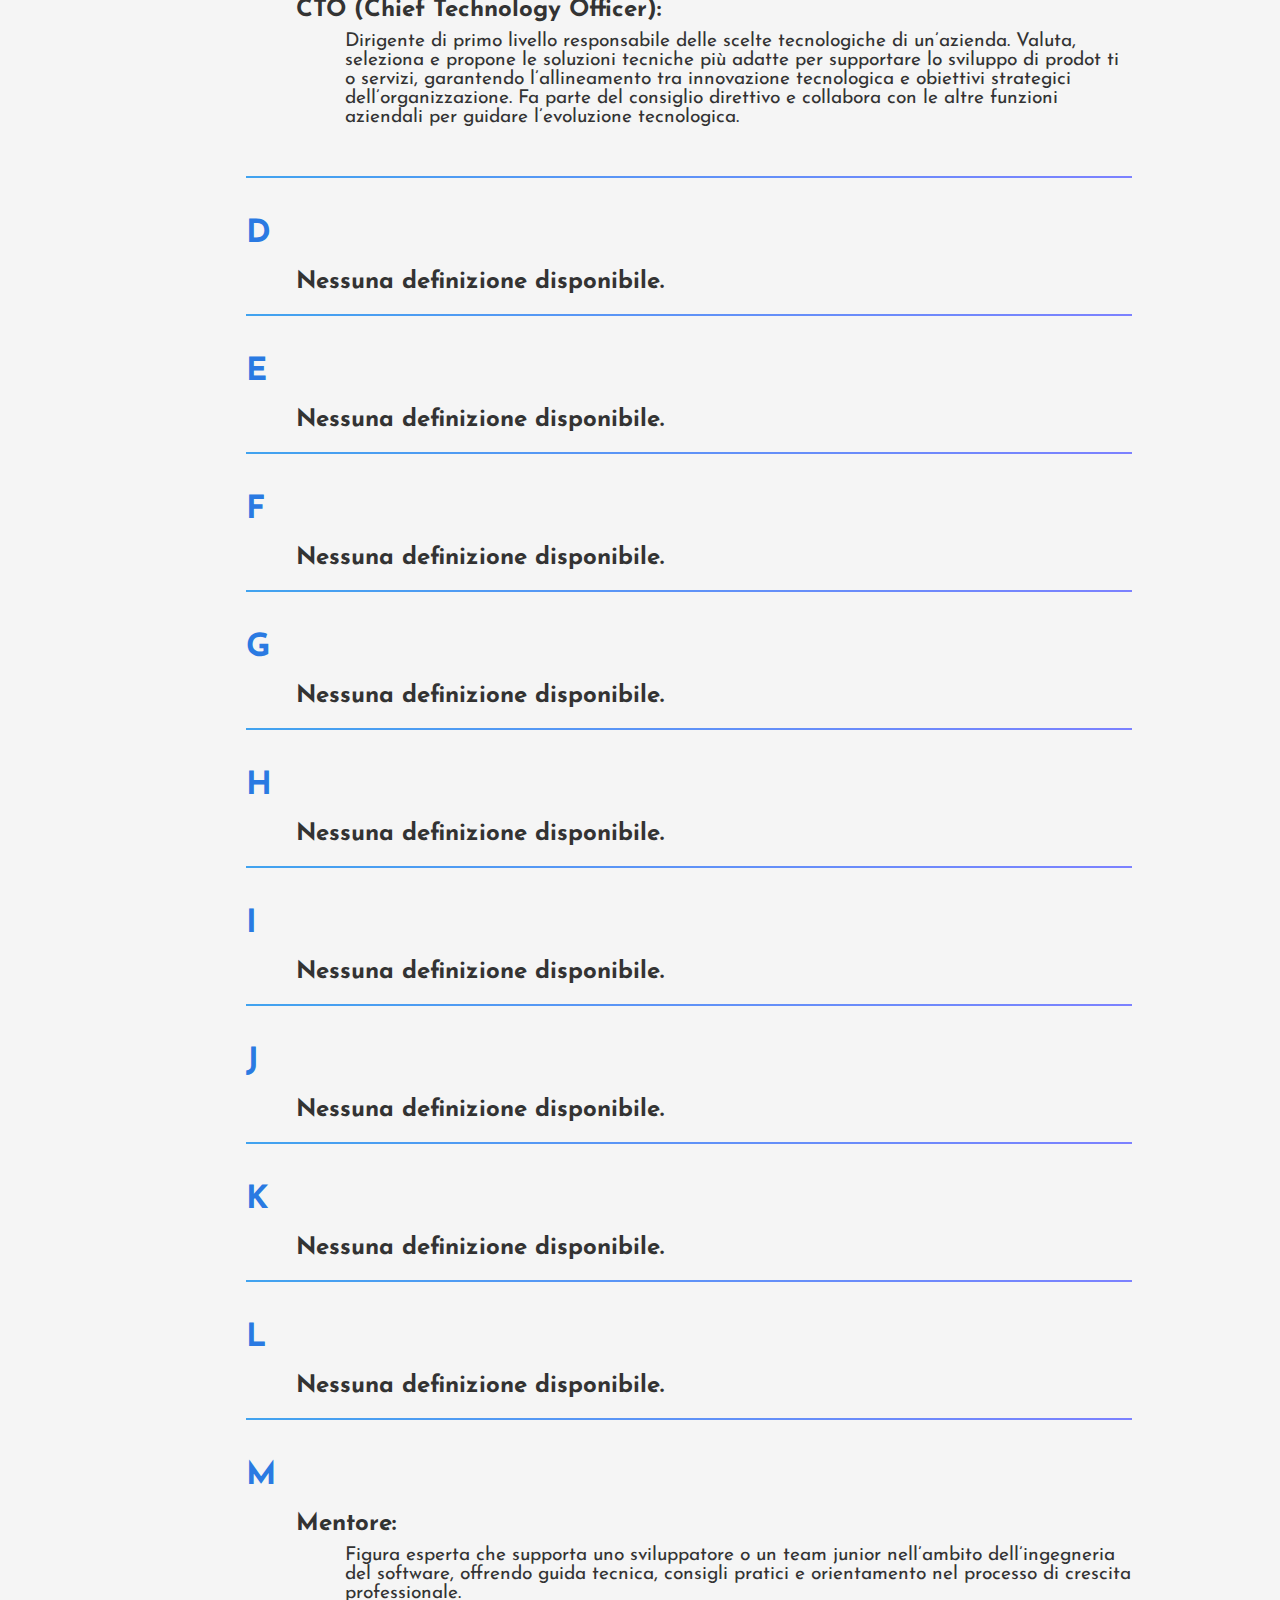
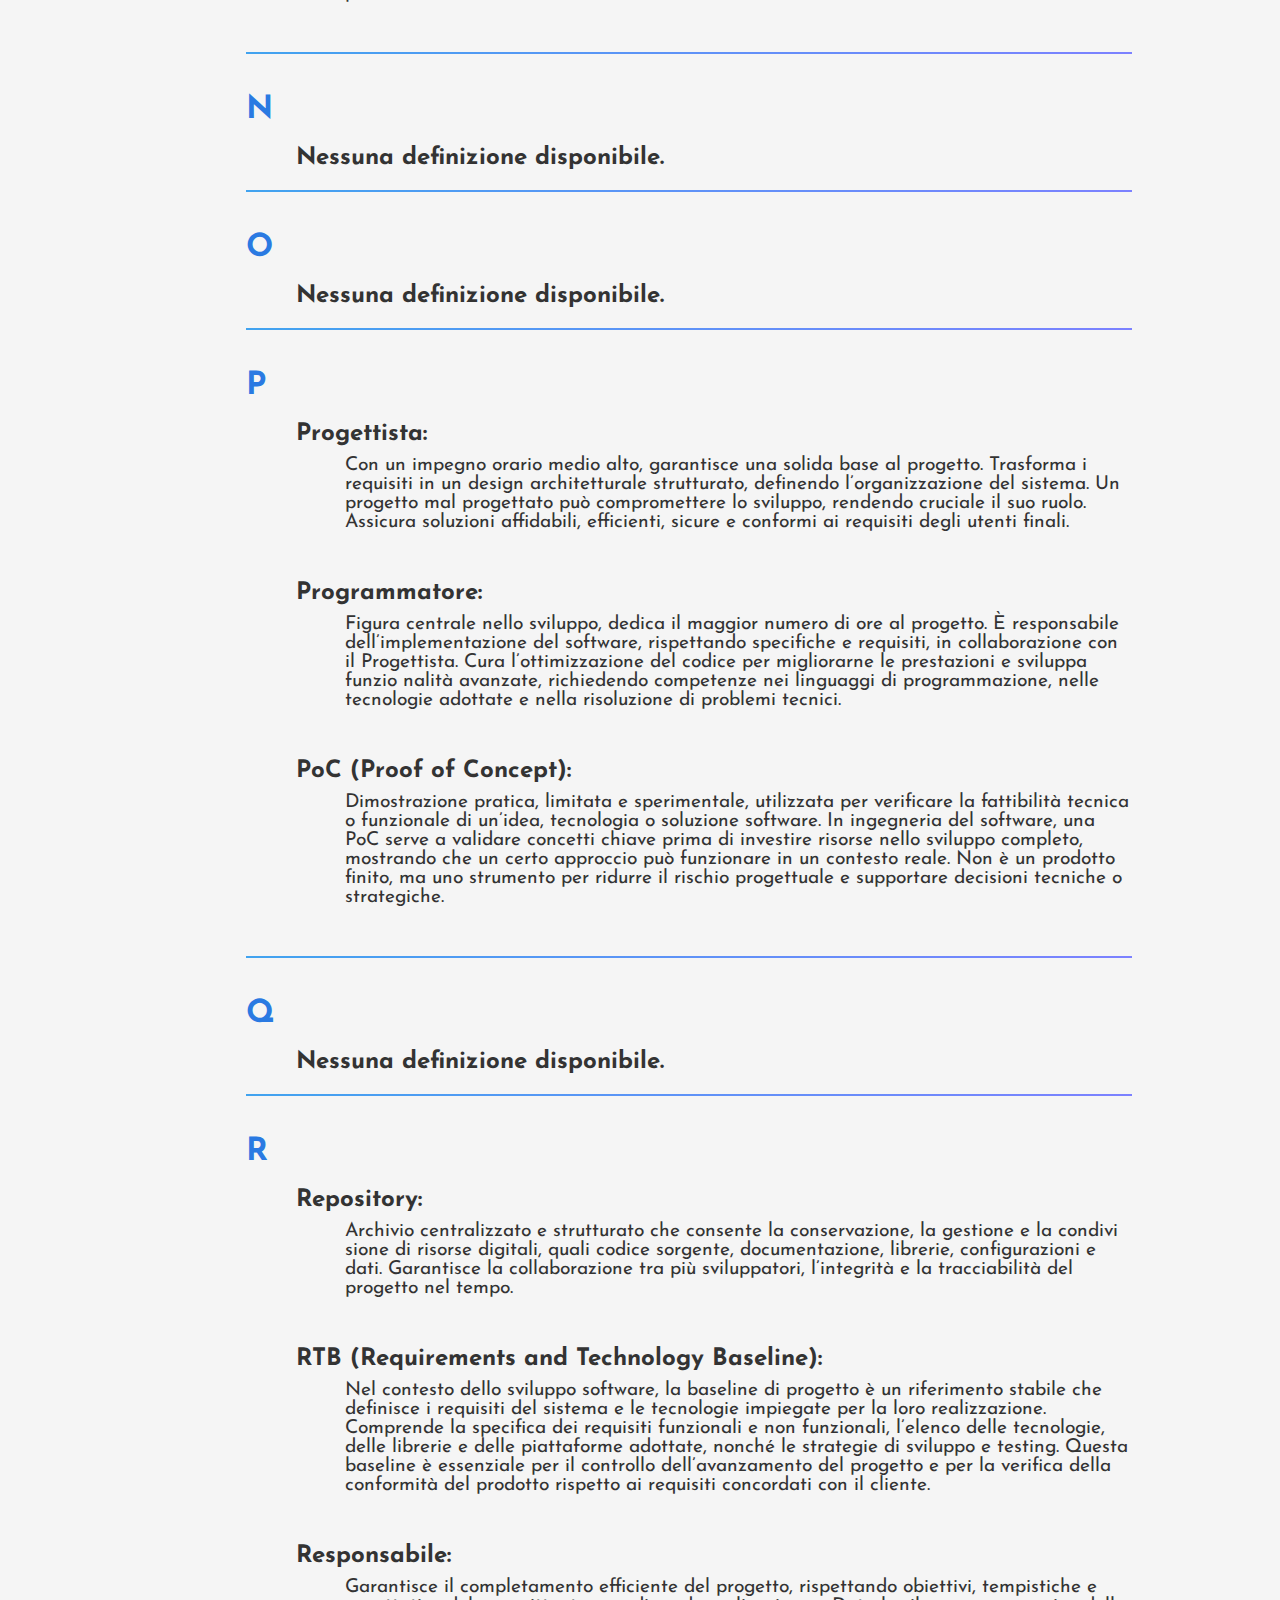
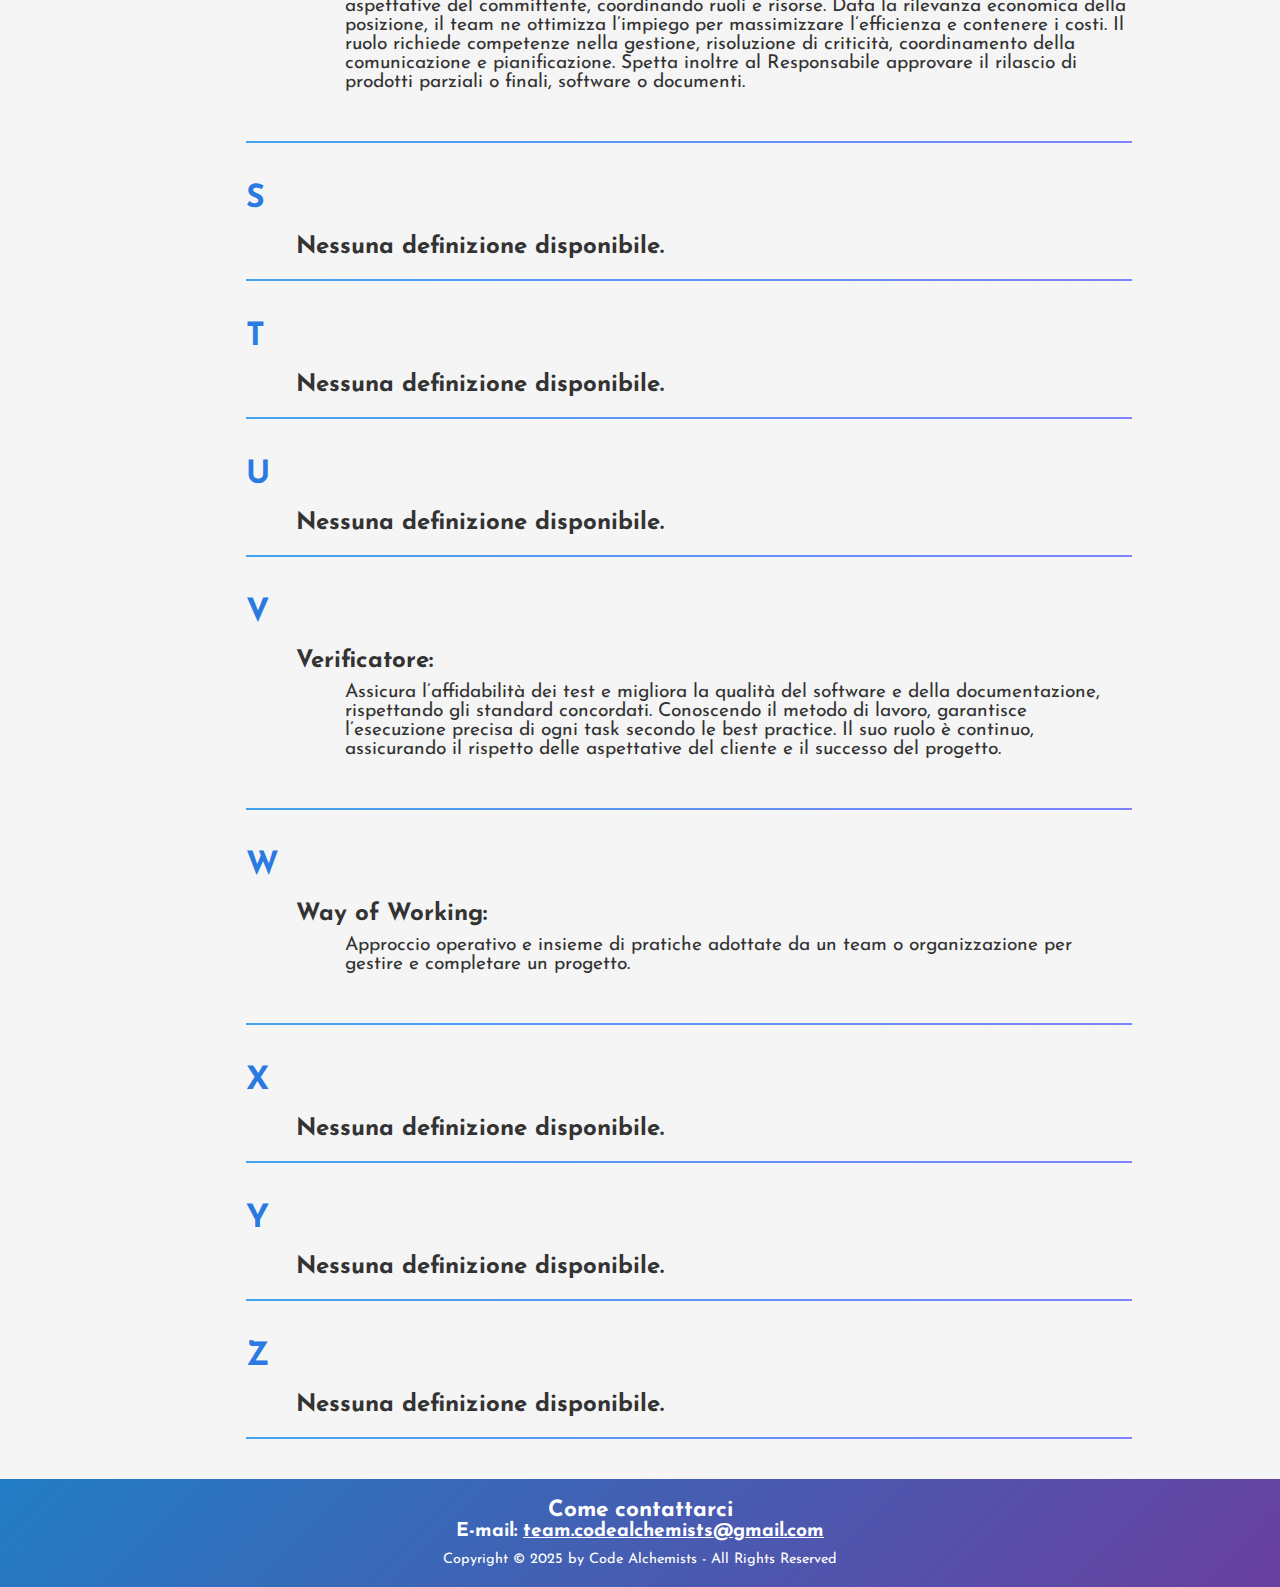
==== commit fa251607: "Aggiorna glossario.html" ====
--- a/glossario.html
+++ b/glossario.html
@@ -199,6 +199,9 @@
     <div>
         <b class='parola'>Programmatore:</b> <p class='definizione'>   Figura centrale nello sviluppo, dedica il maggior numero di ore al progetto. È responsabile dell’implementazione del software, rispettando specifiche e requisiti, in collaborazione con il Progettista. Cura l’ottimizzazione del codice per migliorarne le prestazioni e sviluppa funzio nalità avanzate, richiedendo competenze nei linguaggi di programmazione, nelle tecnologie adottate e nella risoluzione di problemi tecnici.</p>
     </div>
+    <div>
+        <b class='parola'>PoC (Proof of Concept):</b> <p class='definizione'>   Dimostrazione pratica, limitata e sperimentale, utilizzata per verificare la fattibilità tecnica o funzionale di un’idea, tecnologia o soluzione software. In ingegneria del software, una PoC serve a validare concetti chiave prima di investire risorse nello sviluppo completo, mostrando che un certo approccio può funzionare in un contesto reale. Non è un prodotto finito, ma uno strumento per ridurre il rischio progettuale e supportare decisioni tecniche o strategiche.</p>
+    </div>
     <hr>
 </div>
 <div id="letter-Q" class="letter-section">
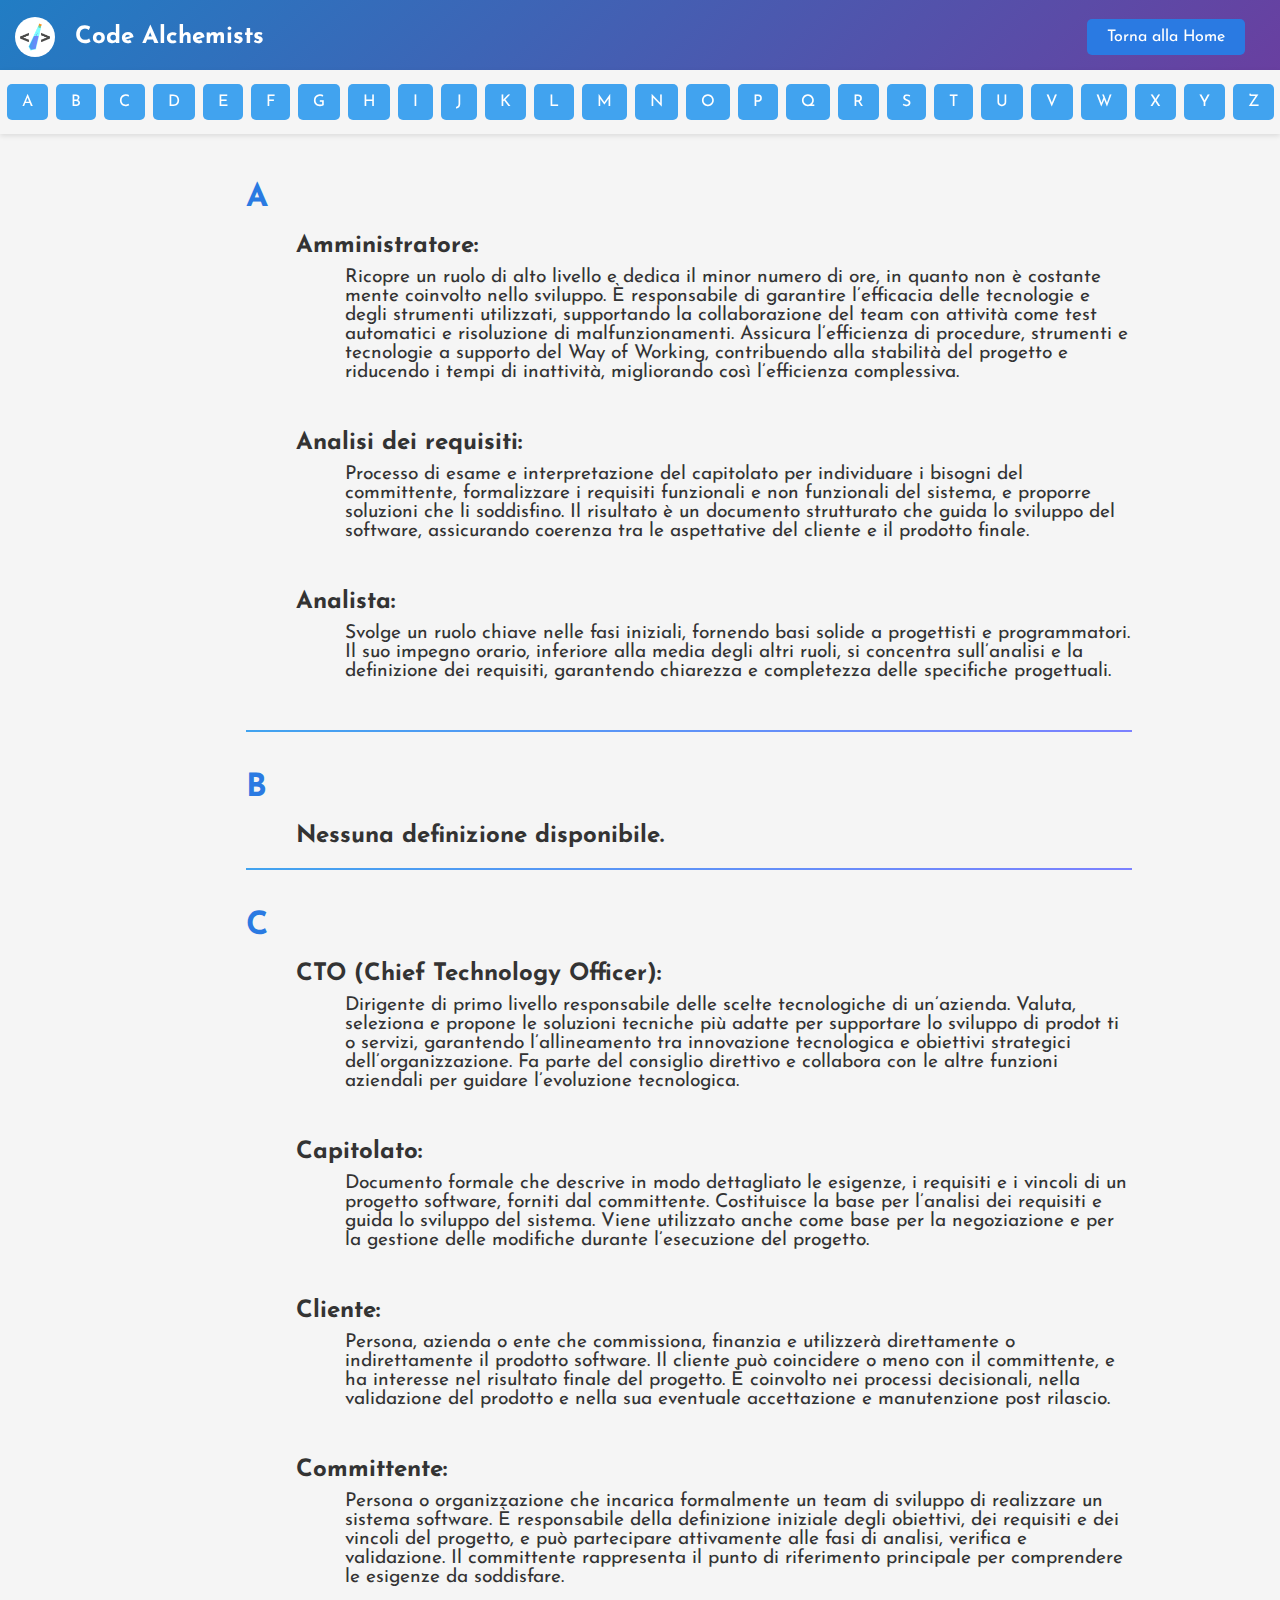
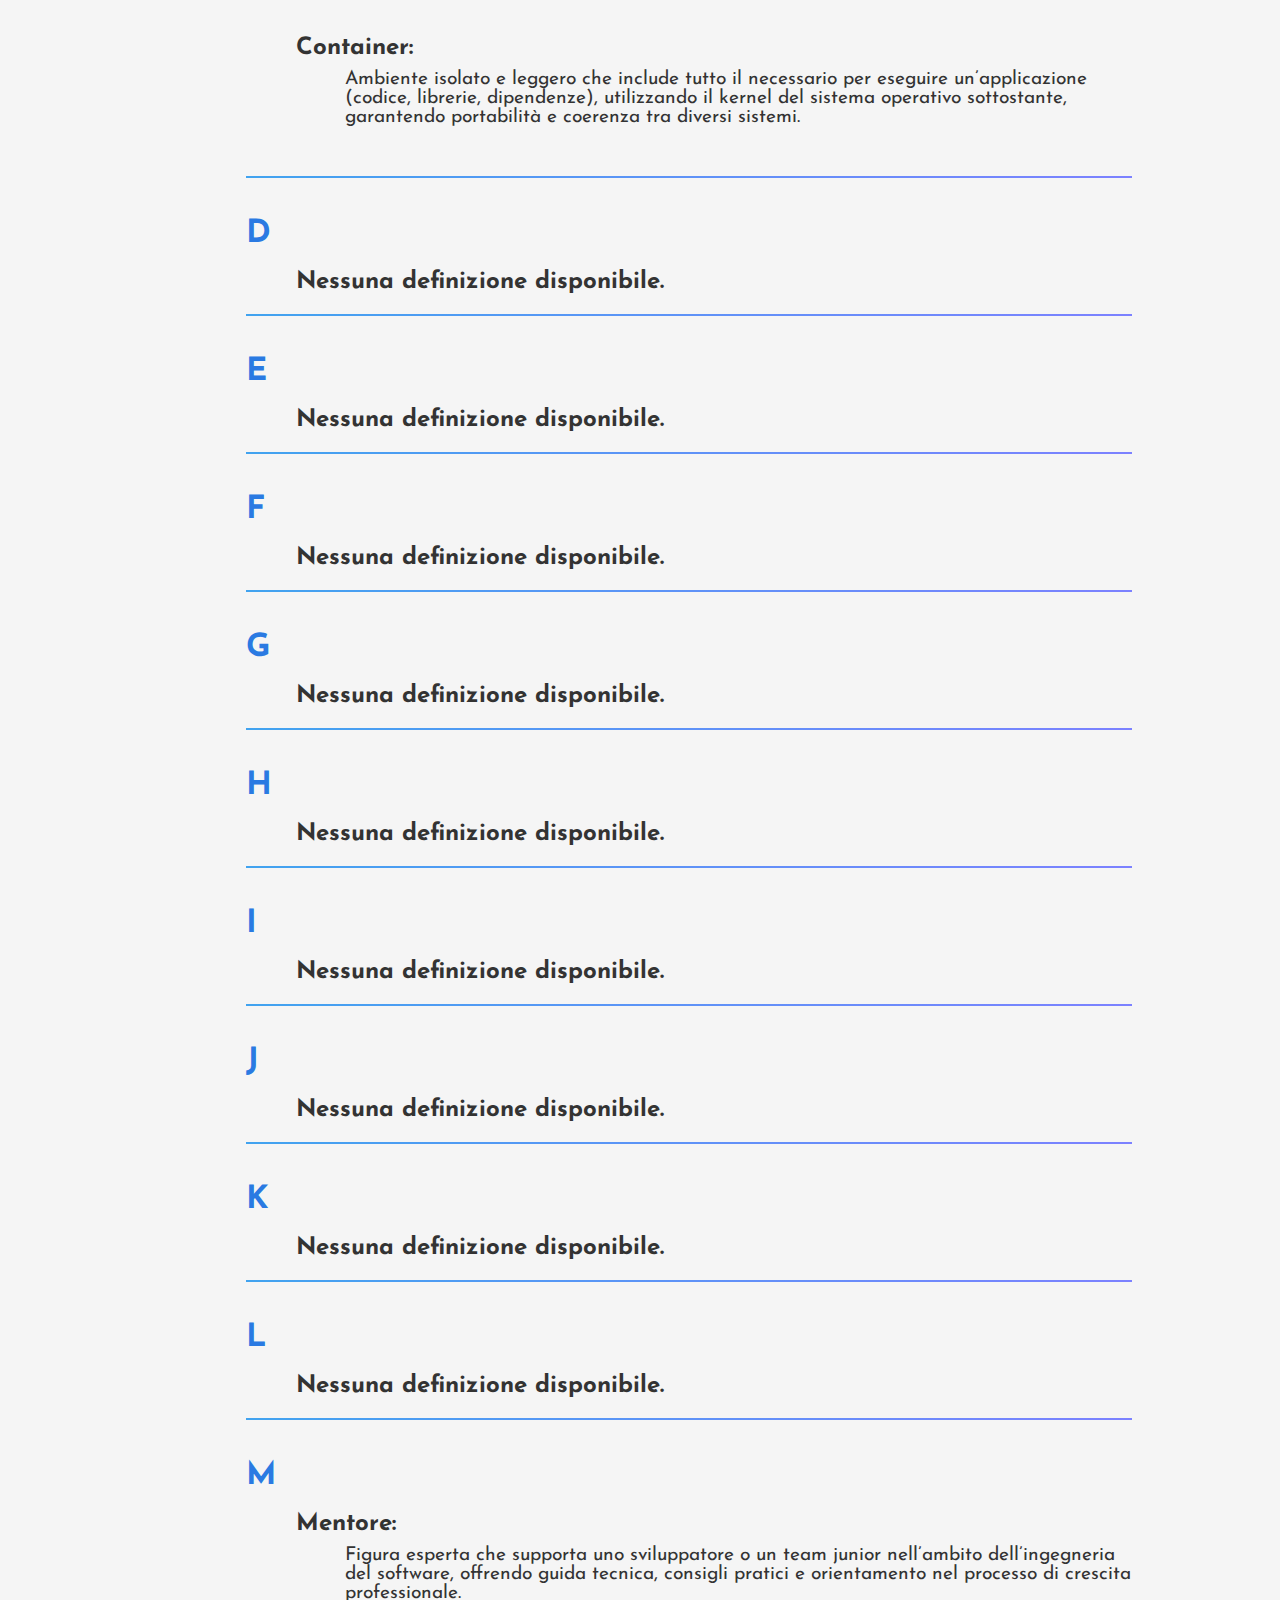
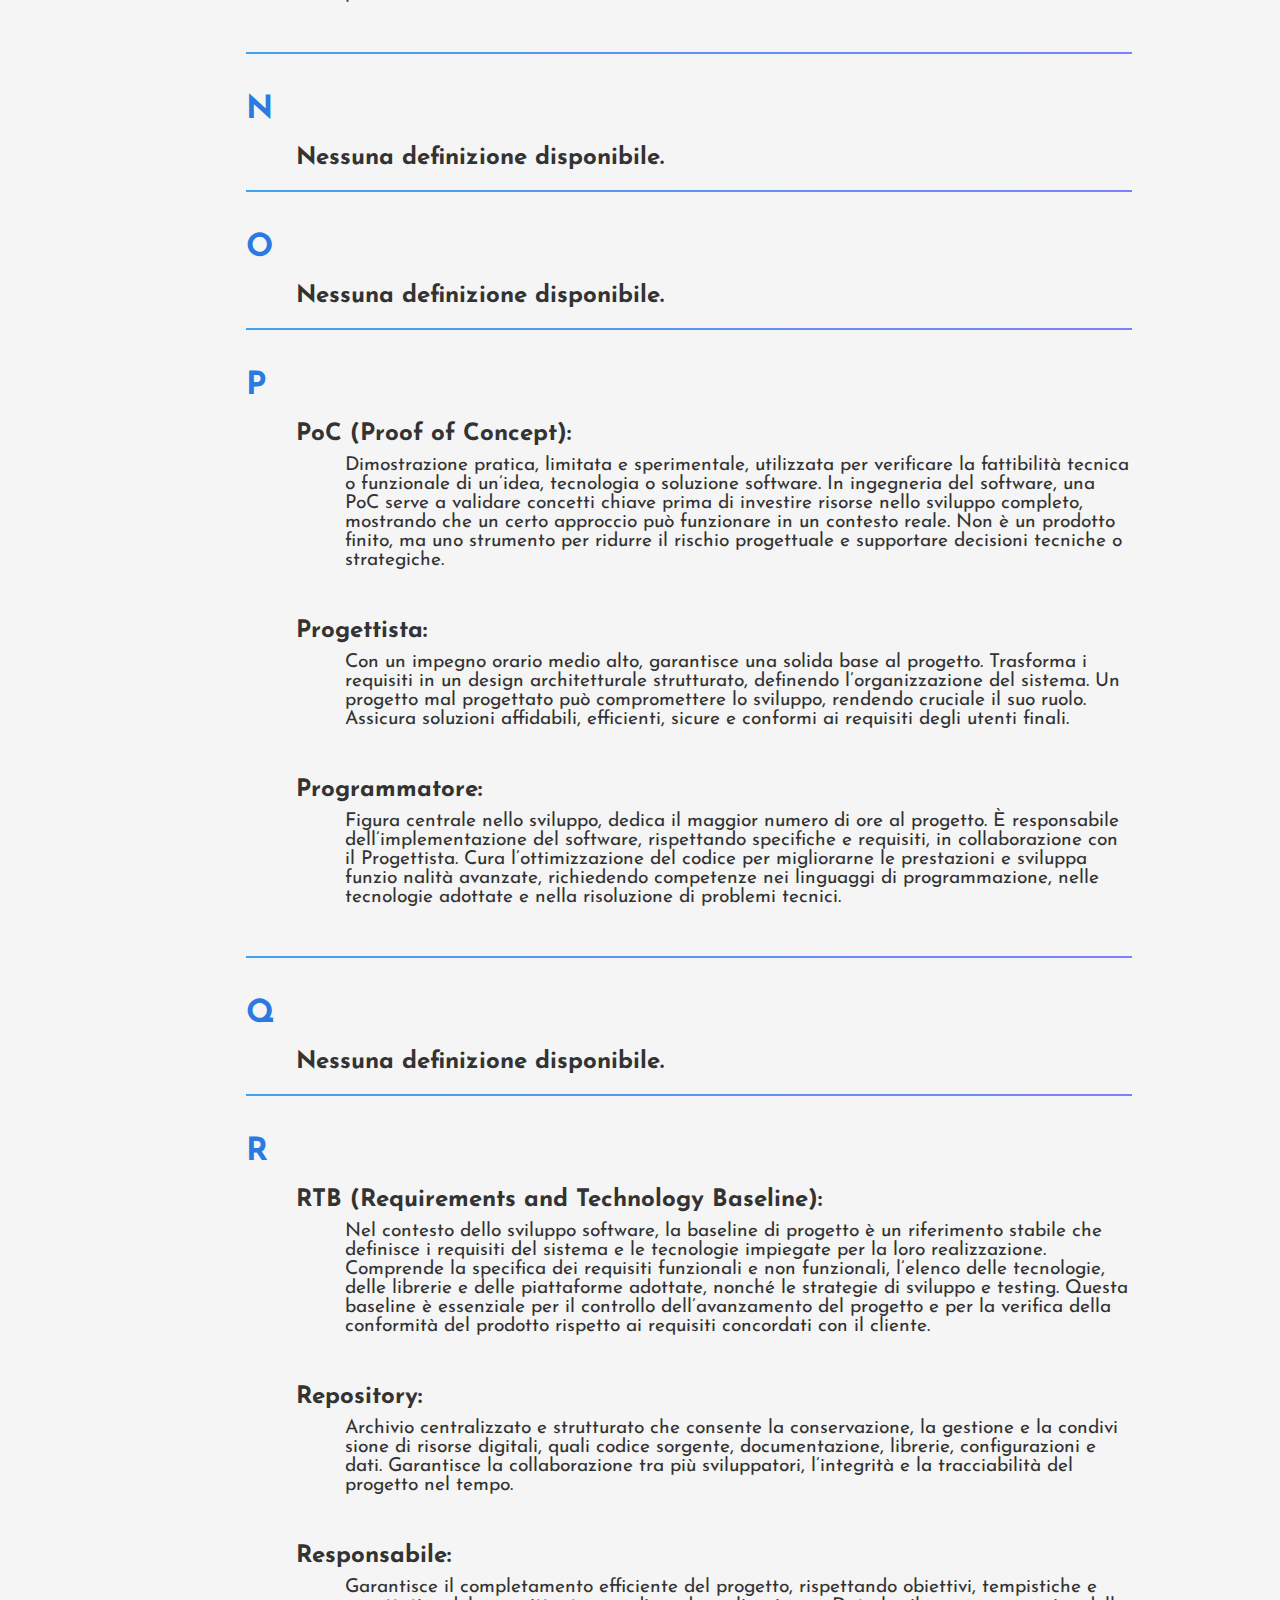
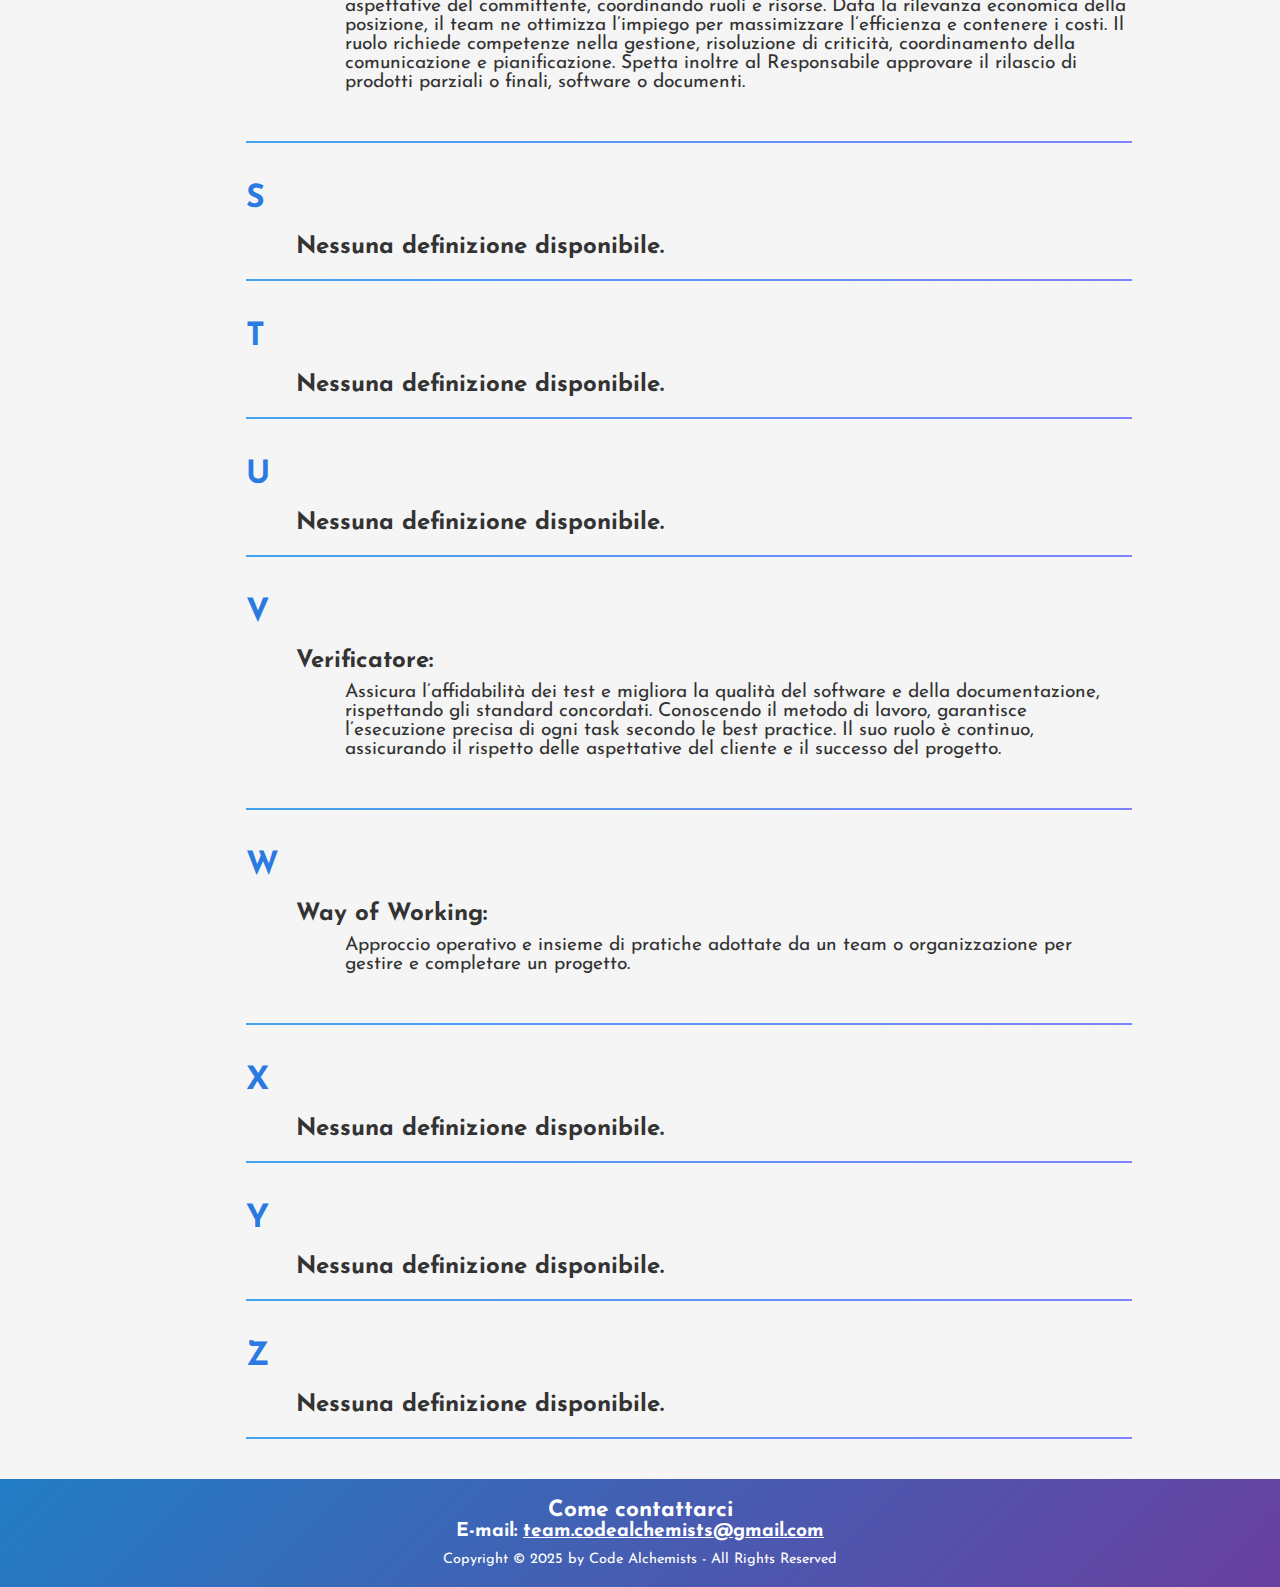
==== commit edbc8d1a: "Aggiorna glossario.html" ====
--- a/glossario.html
+++ b/glossario.html
@@ -91,6 +91,9 @@
 <div id="letter-C" class="letter-section">
     <h2>C</h2>
     <div>
+        <b class='parola'>CTO (Chief Technology Officer):</b> <p class='definizione'>   Dirigente di primo livello responsabile delle scelte tecnologiche di un’azienda. Valuta, seleziona e propone le soluzioni tecniche più adatte per supportare lo sviluppo di prodot ti o servizi, garantendo l’allineamento tra innovazione tecnologica e obiettivi strategici dell’organizzazione. Fa parte del consiglio direttivo e collabora con le altre funzioni aziendali per guidare l’evoluzione tecnologica.</p>
+    </div>
+    <div>
         <b class='parola'>Capitolato:</b> <p class='definizione'>   Documento formale che descrive in modo dettagliato le esigenze, i requisiti e i vincoli di un progetto software, forniti dal committente. Costituisce la base per l’analisi dei requisiti e guida lo sviluppo del sistema. Viene utilizzato anche come base per la negoziazione e per la gestione delle modifiche durante l’esecuzione del progetto.</p>
     </div>
     <div>
@@ -101,9 +104,6 @@
     </div>
     <div>
         <b class='parola'>Container:</b> <p class='definizione'>   Ambiente isolato e leggero che include tutto il necessario per eseguire un’applicazione (codice, librerie, dipendenze), utilizzando il kernel del sistema operativo sottostante, garantendo portabilità e coerenza tra diversi sistemi.</p>
-    </div>
-    <div>
-        <b class='parola'>CTO (Chief Technology Officer):</b> <p class='definizione'>   Dirigente di primo livello responsabile delle scelte tecnologiche di un’azienda. Valuta, seleziona e propone le soluzioni tecniche più adatte per supportare lo sviluppo di prodot ti o servizi, garantendo l’allineamento tra innovazione tecnologica e obiettivi strategici dell’organizzazione. Fa parte del consiglio direttivo e collabora con le altre funzioni aziendali per guidare l’evoluzione tecnologica.</p>
     </div>
     <hr>
 </div>
@@ -194,13 +194,13 @@
 <div id="letter-P" class="letter-section">
     <h2>P</h2>
     <div>
+        <b class='parola'>PoC (Proof of Concept):</b> <p class='definizione'>   Dimostrazione pratica, limitata e sperimentale, utilizzata per verificare la fattibilità tecnica o funzionale di un’idea, tecnologia o soluzione software. In ingegneria del software, una PoC serve a validare concetti chiave prima di investire risorse nello sviluppo completo, mostrando che un certo approccio può funzionare in un contesto reale. Non è un prodotto finito, ma uno strumento per ridurre il rischio progettuale e supportare decisioni tecniche o strategiche.</p>
+    </div>
+    <div>
         <b class='parola'>Progettista:</b> <p class='definizione'>   Con un impegno orario medio alto, garantisce una solida base al progetto. Trasforma i requisiti in un design architetturale strutturato, definendo l’organizzazione del sistema. Un progetto mal progettato può compromettere lo sviluppo, rendendo cruciale il suo ruolo. Assicura soluzioni affidabili, efficienti, sicure e conformi ai requisiti degli utenti finali.</p>
     </div>
     <div>
         <b class='parola'>Programmatore:</b> <p class='definizione'>   Figura centrale nello sviluppo, dedica il maggior numero di ore al progetto. È responsabile dell’implementazione del software, rispettando specifiche e requisiti, in collaborazione con il Progettista. Cura l’ottimizzazione del codice per migliorarne le prestazioni e sviluppa funzio nalità avanzate, richiedendo competenze nei linguaggi di programmazione, nelle tecnologie adottate e nella risoluzione di problemi tecnici.</p>
-    </div>
-    <div>
-        <b class='parola'>PoC (Proof of Concept):</b> <p class='definizione'>   Dimostrazione pratica, limitata e sperimentale, utilizzata per verificare la fattibilità tecnica o funzionale di un’idea, tecnologia o soluzione software. In ingegneria del software, una PoC serve a validare concetti chiave prima di investire risorse nello sviluppo completo, mostrando che un certo approccio può funzionare in un contesto reale. Non è un prodotto finito, ma uno strumento per ridurre il rischio progettuale e supportare decisioni tecniche o strategiche.</p>
     </div>
     <hr>
 </div>
@@ -214,10 +214,10 @@
 <div id="letter-R" class="letter-section">
     <h2>R</h2>
     <div>
+        <b class='parola'>RTB (Requirements and Technology Baseline):</b> <p class='definizione'>   Nel contesto dello sviluppo software, la baseline di progetto è un riferimento stabile che definisce i requisiti del sistema e le tecnologie impiegate per la loro realizzazione. Comprende la specifica dei requisiti funzionali e non funzionali, l’elenco delle tecnologie, delle librerie e delle piattaforme adottate, nonché le strategie di sviluppo e testing. Questa baseline è essenziale per il controllo dell’avanzamento del progetto e per la verifica della conformità del prodotto rispetto ai requisiti concordati con il cliente.</p>
+    </div>
+    <div>
         <b class='parola'>Repository:</b> <p class='definizione'>   Archivio centralizzato e strutturato che consente la conservazione, la gestione e la condivi sione di risorse digitali, quali codice sorgente, documentazione, librerie, configurazioni e dati. Garantisce la collaborazione tra più sviluppatori, l’integrità e la tracciabilità del progetto nel tempo.</p>
-    </div>
-    <div>
-        <b class='parola'>RTB (Requirements and Technology Baseline):</b> <p class='definizione'>   Nel contesto dello sviluppo software, la baseline di progetto è un riferimento stabile che definisce i requisiti del sistema e le tecnologie impiegate per la loro realizzazione. Comprende la specifica dei requisiti funzionali e non funzionali, l’elenco delle tecnologie, delle librerie e delle piattaforme adottate, nonché le strategie di sviluppo e testing. Questa baseline è essenziale per il controllo dell’avanzamento del progetto e per la verifica della conformità del prodotto rispetto ai requisiti concordati con il cliente.</p>
     </div>
     <div>
         <b class='parola'>Responsabile:</b> <p class='definizione'>   Garantisce il completamento efficiente del progetto, rispettando obiettivi, tempistiche e aspettative del committente, coordinando ruoli e risorse. Data la rilevanza economica della posizione, il team ne ottimizza l’impiego per massimizzare l’efficienza e contenere i costi. Il ruolo richiede competenze nella gestione, risoluzione di criticità, coordinamento della comunicazione e pianificazione. Spetta inoltre al Responsabile approvare il rilascio di prodotti parziali o finali, software o documenti.</p>
@@ -281,6 +281,7 @@
     <hr>
 </div>
 
+            </div>
         </div>
     </main>
     <script>
